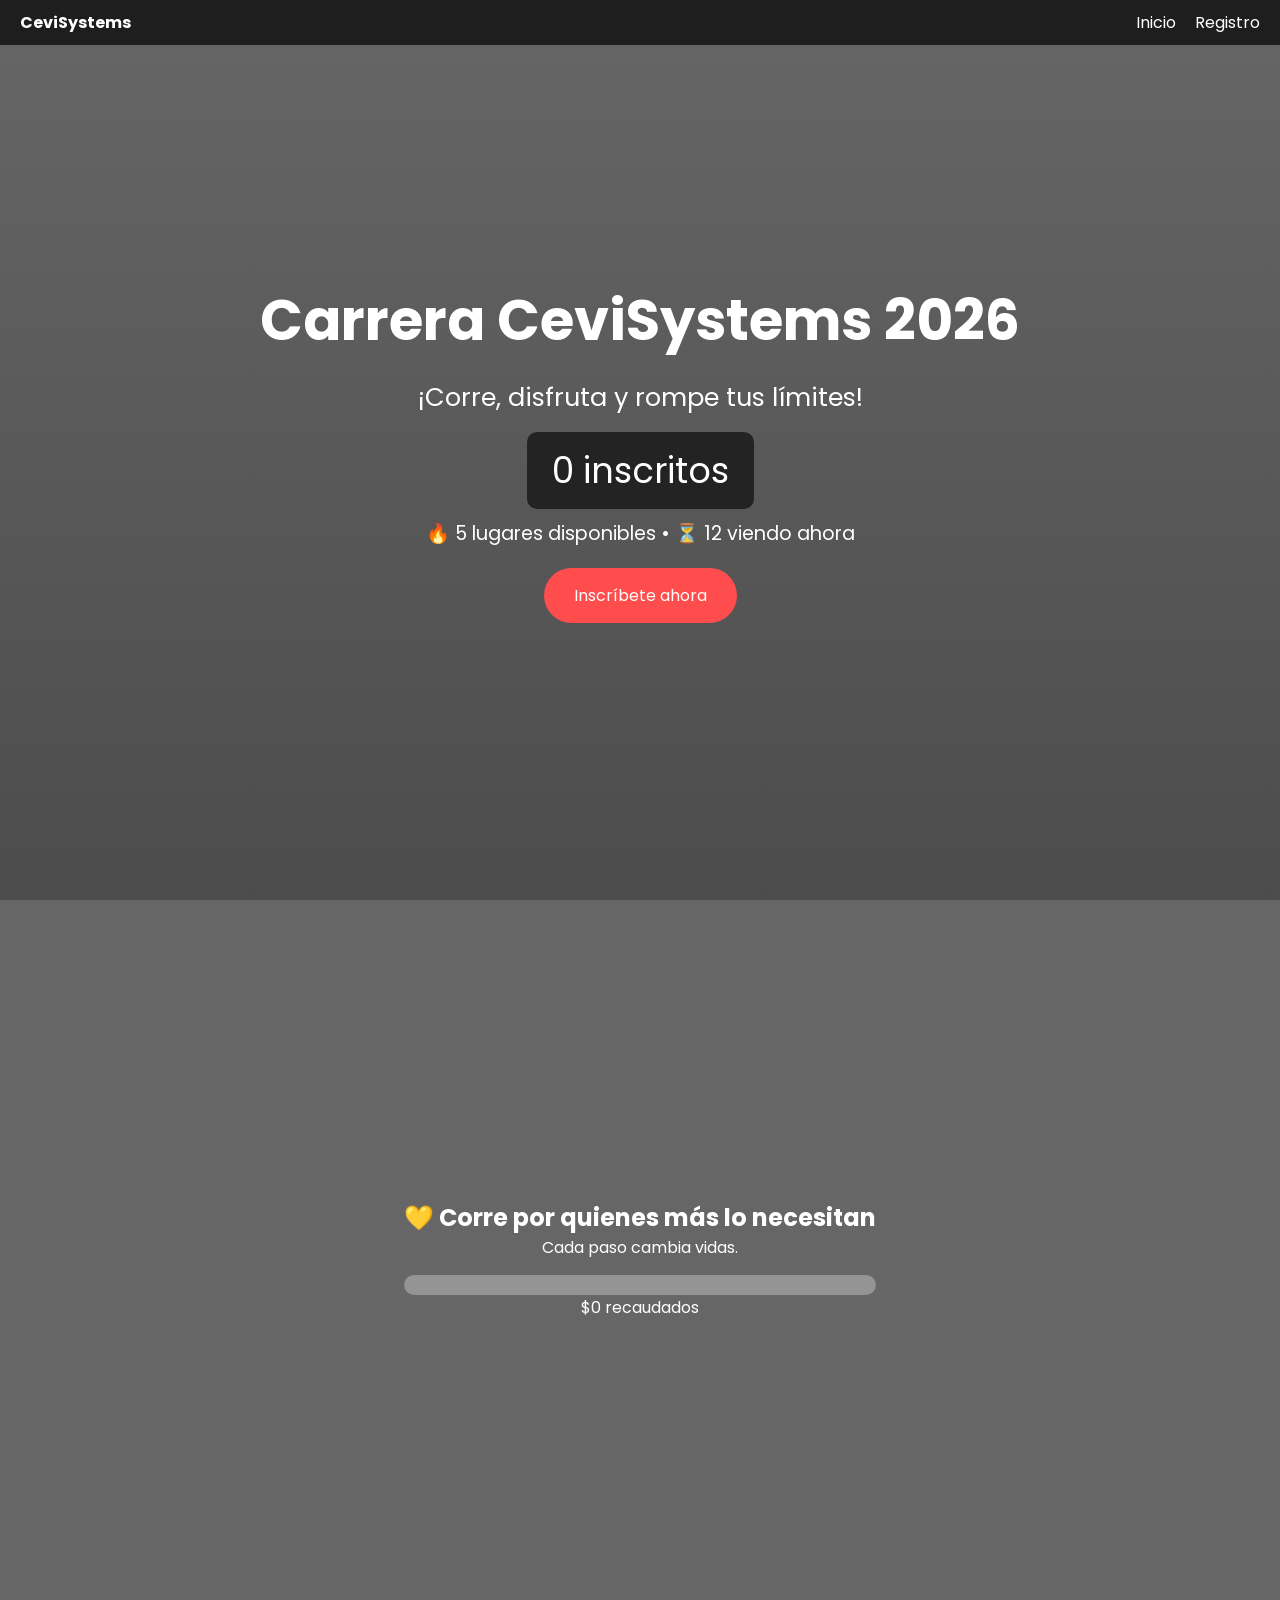
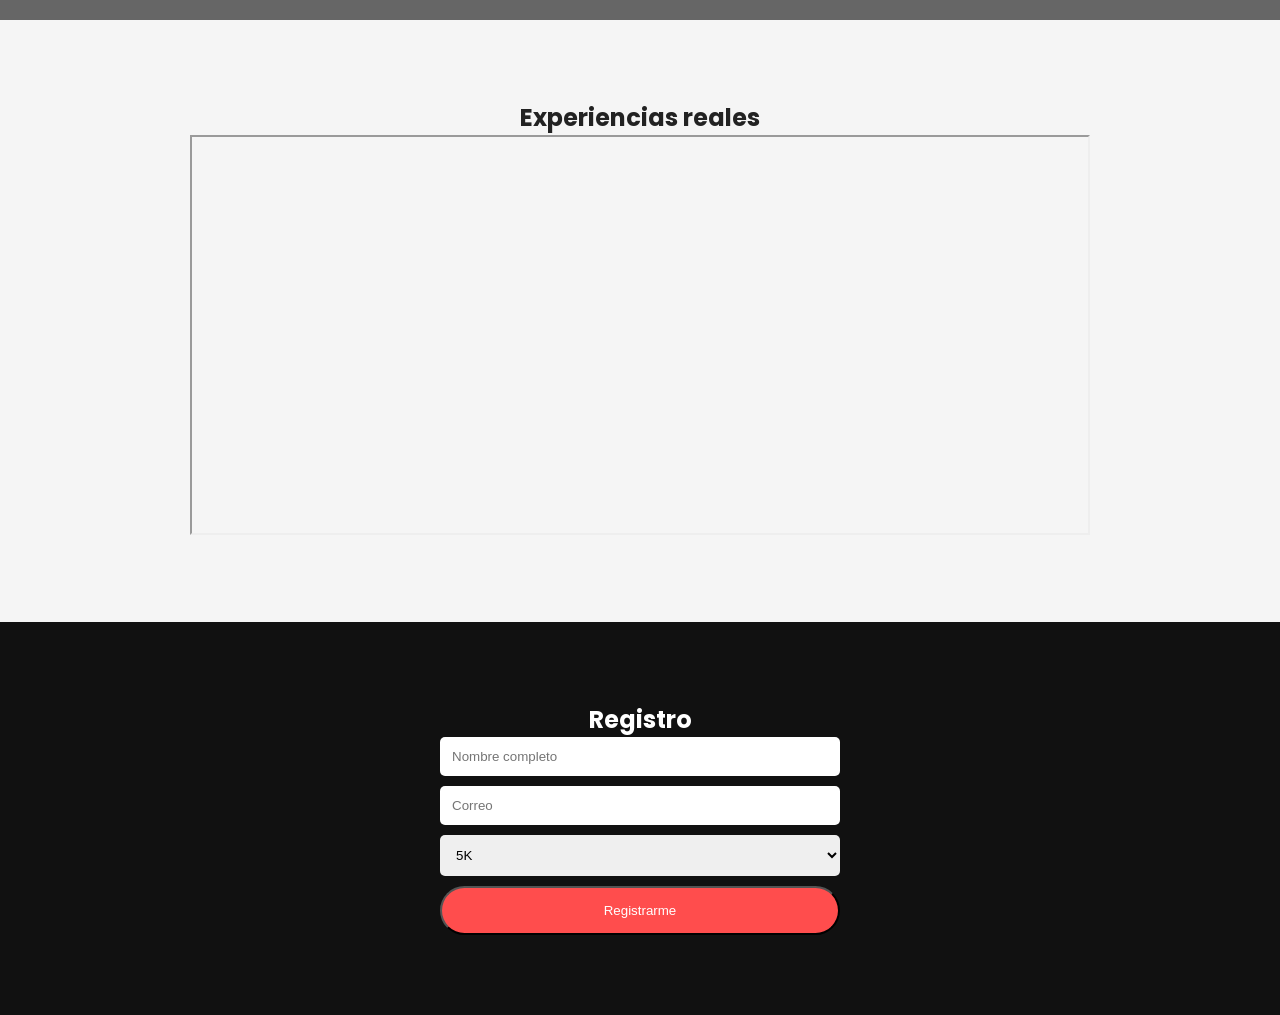
==== index.html @ 4752b314 "Index Run4Paz" ====
<!DOCTYPE html>
<html lang="es">
<head>
  <meta charset="UTF-8">
  <meta name="viewport" content="width=device-width, initial-scale=1.0">
  <title>Carrera CeviSystems</title>
  <link href="https://fonts.googleapis.com/css2?family=Poppins:wght@300;400;600;700&display=swap" rel="stylesheet">
  <style>
    * { margin: 0; padding: 0; box-sizing: border-box; }
    body { font-family: 'Poppins', sans-serif; }

    header { position: fixed; top: 0; width: 100%; background: rgba(0,0,0,0.7); backdrop-filter: blur(10px); padding: 10px 20px; display: flex; justify-content: space-between; align-items: center; color: white; z-index: 1000; }
    header a { color: white; text-decoration: none; margin-left: 15px; }

    .hero { height: 100vh; background: linear-gradient(rgba(0,0,0,0.6), rgba(0,0,0,0.7)), url('https://images.unsplash.com/photo-1552674605-db6ffd4facb5') no-repeat center/cover; display: flex; flex-direction: column; justify-content: center; align-items: center; text-align: center; padding: 20px; color: white; }
    .hero h1 { font-size: 3.5rem; font-weight: 700; }
    .hero p { font-size: 1.6rem; margin: 15px 0; }

    .counter { font-size: 2.2rem; margin-bottom: 10px; background: rgba(0,0,0,0.6); padding: 12px 25px; border-radius: 10px; }
    .live { font-size: 1.2rem; margin-bottom: 20px; }

    .btn { background: #ff4d4d; padding: 15px 30px; border-radius: 30px; color: white; text-decoration: none; }

    .section { padding: 80px 20px; text-align: center; background: #f5f5f5; color: #222; }

    .cards { display: flex; flex-wrap: wrap; justify-content: center; gap: 20px; }
    .card { background: white; padding: 20px; border-radius: 10px; width: 250px; }

    /* VIDEO CAUSA */
    .cause { position: relative; height: 80vh; display: flex; align-items: center; justify-content: center; text-align: center; color: white; overflow: hidden; }
    .cause video { position: absolute; width: 100%; height: 100%; object-fit: cover; }
    .cause::after { content: ''; position: absolute; width: 100%; height: 100%; background: rgba(0,0,0,0.6); }
    .cause-content { position: relative; z-index: 2; max-width: 800px; opacity: 0; transform: translateY(40px); transition: 1s; }
    .cause-content.show { opacity: 1; transform: translateY(0); }

    .progress-bar { width: 100%; background: rgba(255,255,255,0.3); border-radius: 20px; overflow: hidden; margin-top: 15px; }
    .progress-fill { height: 20px; width: 0%; background: #00ff99; }

    /* CARRUSEL */
    .carousel { max-width: 900px; margin: auto; overflow: hidden; }
    .slides { display: flex; transition: transform .5s; }
    .slide { min-width: 100%; }
    .slide iframe { width: 100%; height: 400px; }

    /* FORM */
    .form-section { background: #111; color: white; padding: 80px 20px; text-align: center; }
    form { max-width: 400px; margin: auto; display: flex; flex-direction: column; gap: 10px; }
    input, select { padding: 12px; border-radius: 5px; border: none; }

    @media(max-width:768px){ .hero h1{font-size:2.2rem;} .slide iframe{height:250px;} }
  </style>
</head>
<body>

<header>
  <div><strong>CeviSystems</strong></div>
  <nav>
    <a href="#">Inicio</a>
    <a href="#registro">Registro</a>
  </nav>
</header>

<section class="hero">
  <h1>Carrera CeviSystems 2026</h1>
  <p>¡Corre, disfruta y rompe tus límites!</p>
  <div class="counter" id="counter">0 inscritos</div>
  <div class="live" id="liveInfo">🔥 5 lugares disponibles • ⏳ 12 viendo ahora</div>
  <a href="#registro" class="btn">Inscríbete ahora</a>
</section>

<section class="cause">
  <video autoplay muted loop>
    <source src="https://www.w3schools.com/html/mov_bbb.mp4" type="video/mp4">
  </video>
  <div class="cause-content" id="causeContent">
    <h2>💛 Corre por quienes más lo necesitan</h2>
    <p>Cada paso cambia vidas.</p>
    <div class="progress-bar"><div class="progress-fill" id="progressFill"></div></div>
    <div id="progressText">$0 recaudados</div>
  </div>
</section>

<section class="section">
  <h2>Experiencias reales</h2>
  <div class="carousel">
    <div class="slides" id="slides">
      <div class="slide"><iframe src="https://www.youtube.com/embed/dQw4w9WgXcQ"></iframe></div>
      <div class="slide"><iframe src="https://www.youtube.com/embed/3GwjfUFyY6M"></iframe></div>
      <div class="slide"><iframe src="https://www.youtube.com/embed/V-_O7nl0Ii0"></iframe></div>
    </div>
  </div>
</section>

<section class="form-section" id="registro">
  <h2>Registro</h2>
  <form>
    <input type="text" placeholder="Nombre completo" required>
    <input type="email" placeholder="Correo" required>
    <select><option>5K</option><option>10K</option></select>
    <button class="btn">Registrarme</button>
  </form>
</section>

<script>
let count=0;setInterval(()=>{count+=Math.floor(Math.random()*3);document.getElementById('counter').innerText=count+' inscritos';},2000);

const observer=new IntersectionObserver(e=>{if(e[0].isIntersecting)document.getElementById('causeContent').classList.add('show');});observer.observe(document.getElementById('causeContent'));

let progress=0,goal=50000;setInterval(()=>{progress+=Math.random()*2000;if(progress>goal)progress=goal;document.getElementById('progressFill').style.width=(progress/goal*100)+'%';document.getElementById('progressText').innerText='$'+Math.floor(progress)+' recaudados';},3000);

let i=0;const slides=document.getElementById('slides');const total=slides.children.length;setInterval(()=>{i=(i+1)%total;slides.style.transform=`translateX(-${i*100}%)`;},4000);
</script>

</body>
</html>
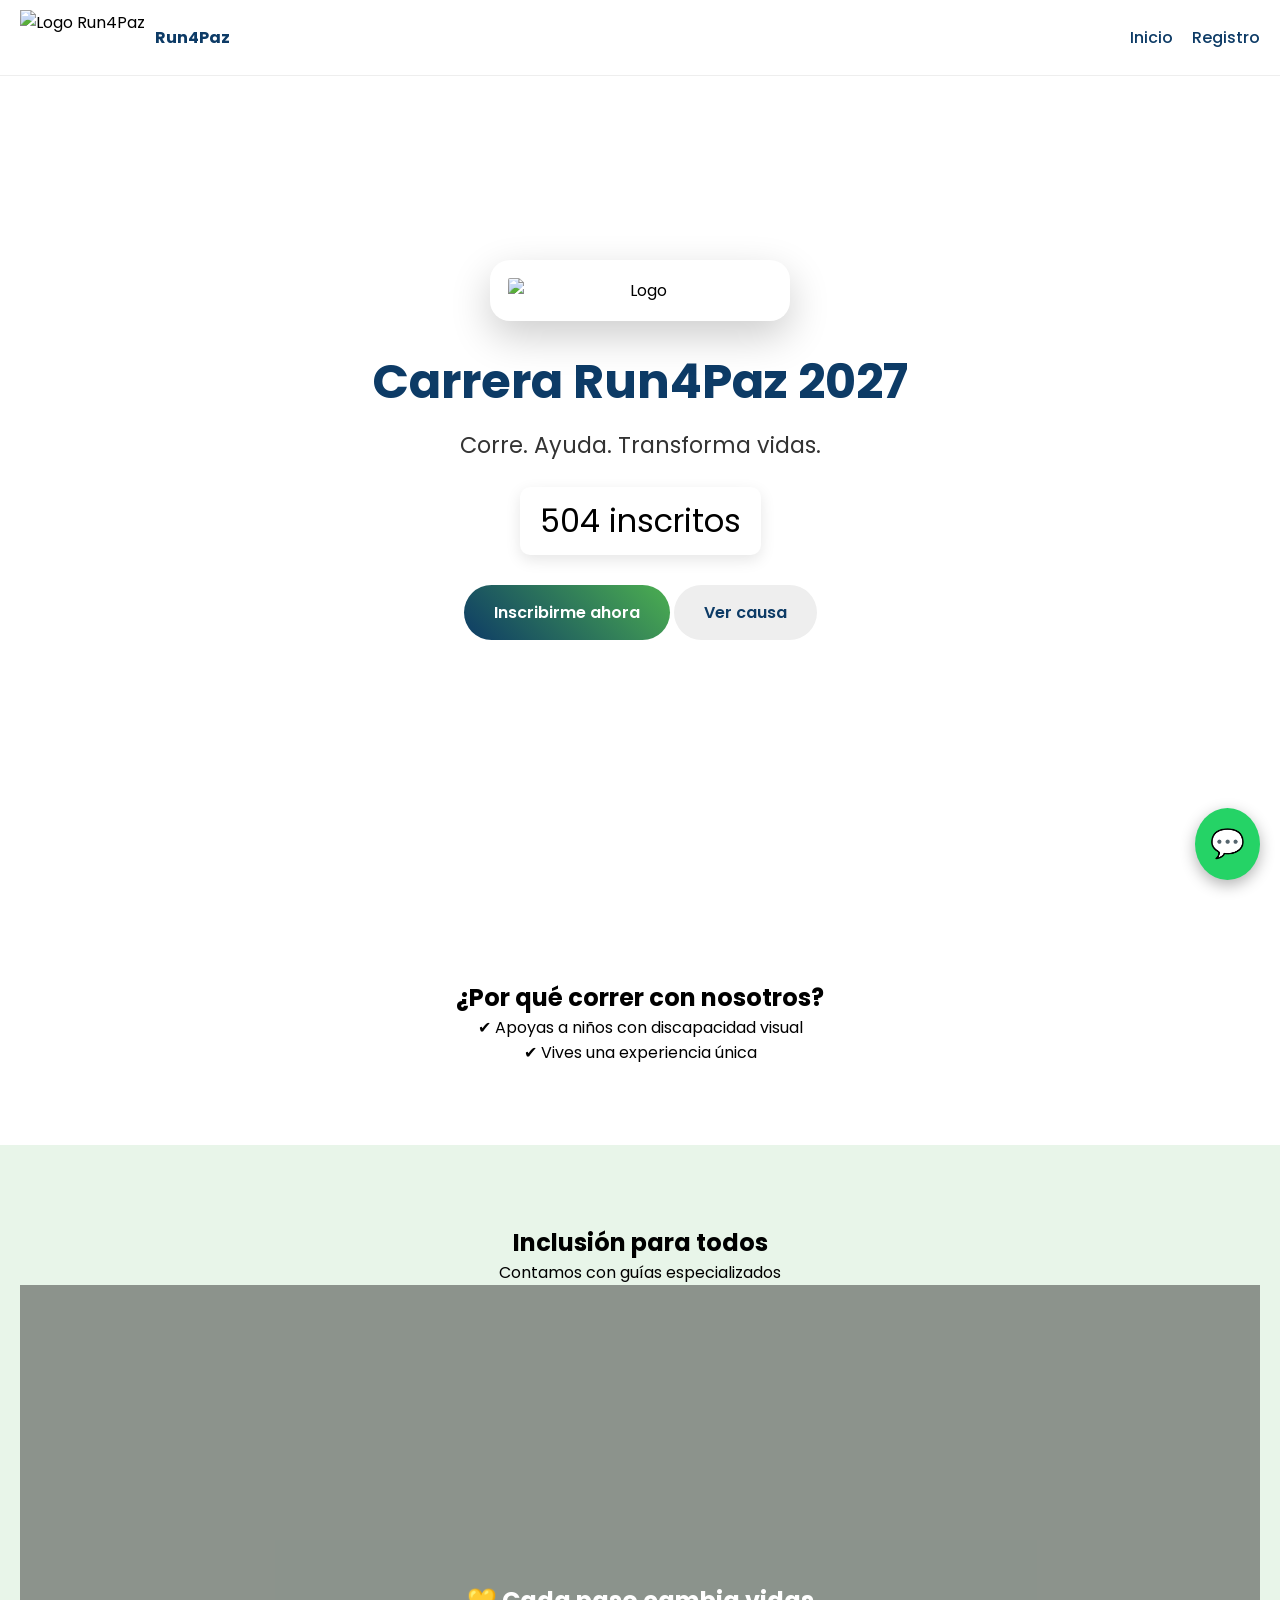
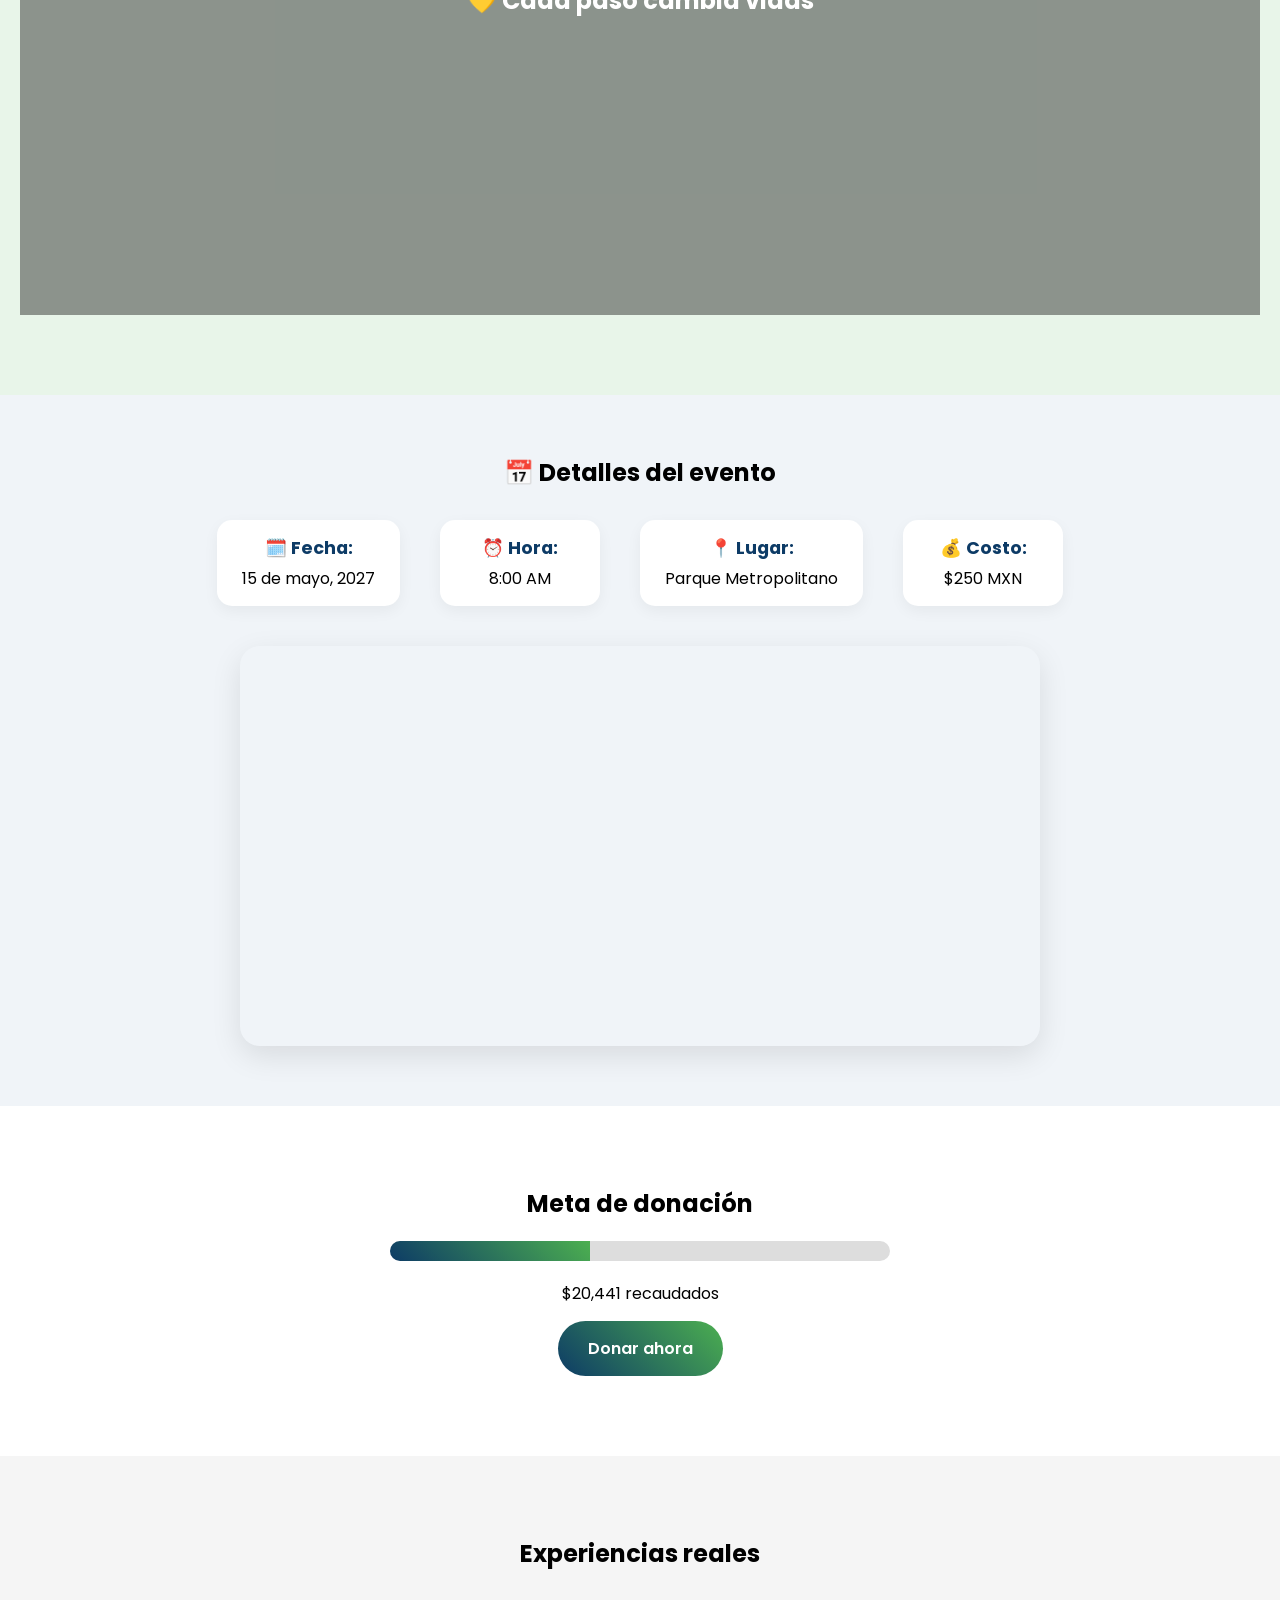
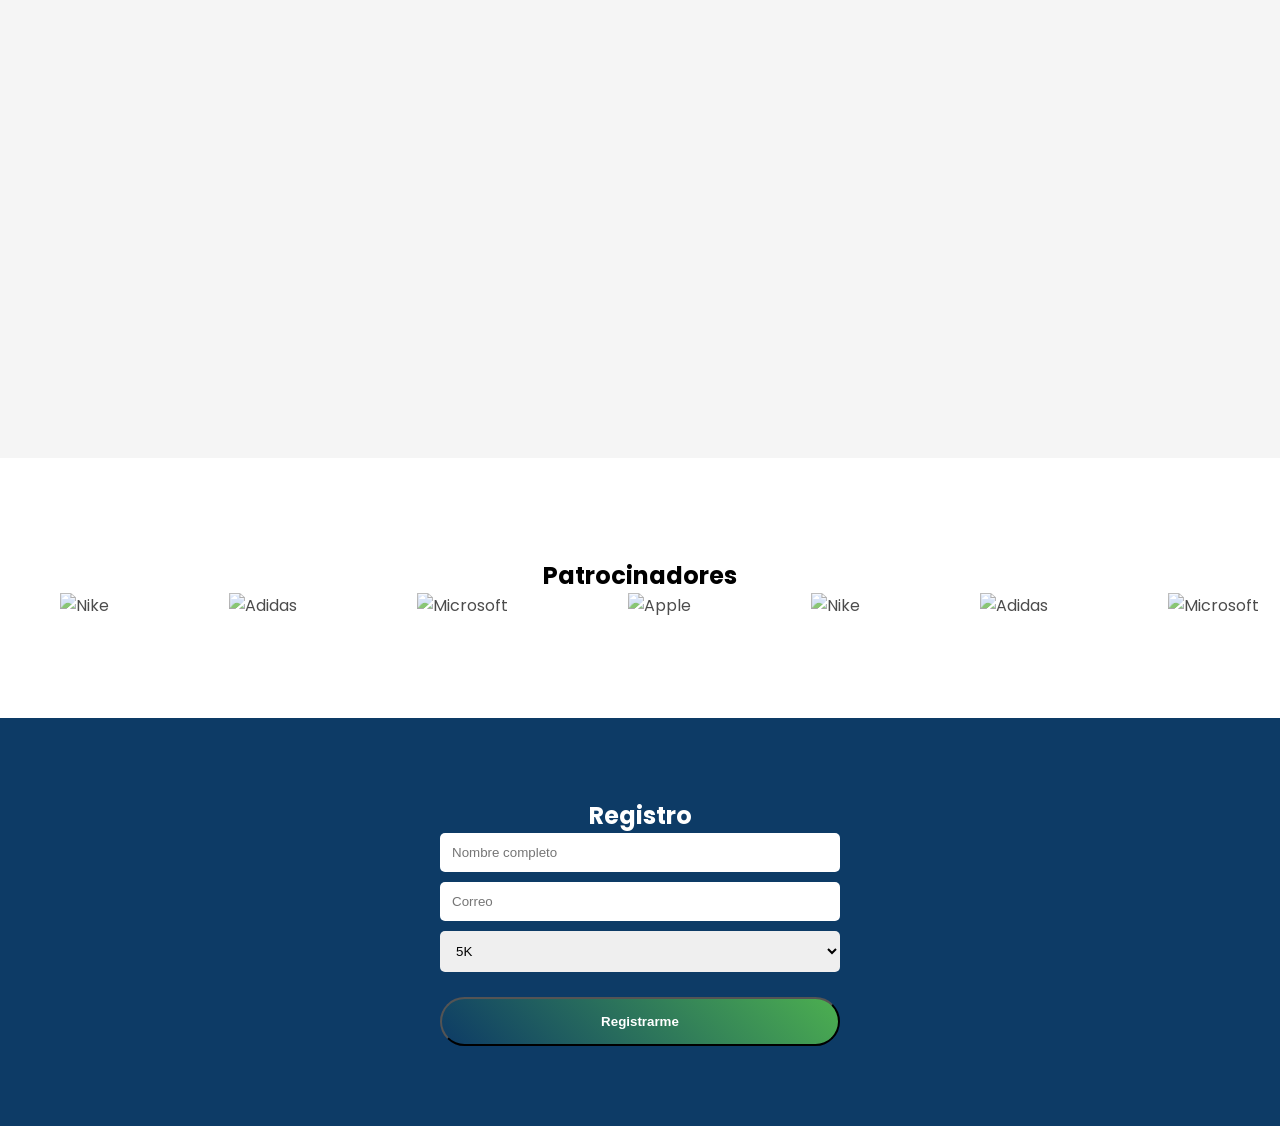
==== commit 7d2afb1a: "Nueva versión" ====
--- a/index.html
+++ b/index.html
@@ -1,115 +1,552 @@
 <!DOCTYPE html>
 <html lang="es">
+
 <head>
-  <meta charset="UTF-8">
-  <meta name="viewport" content="width=device-width, initial-scale=1.0">
-  <title>Carrera CeviSystems</title>
-  <link href="https://fonts.googleapis.com/css2?family=Poppins:wght@300;400;600;700&display=swap" rel="stylesheet">
-  <style>
-    * { margin: 0; padding: 0; box-sizing: border-box; }
-    body { font-family: 'Poppins', sans-serif; }
-
-    header { position: fixed; top: 0; width: 100%; background: rgba(0,0,0,0.7); backdrop-filter: blur(10px); padding: 10px 20px; display: flex; justify-content: space-between; align-items: center; color: white; z-index: 1000; }
-    header a { color: white; text-decoration: none; margin-left: 15px; }
-
-    .hero { height: 100vh; background: linear-gradient(rgba(0,0,0,0.6), rgba(0,0,0,0.7)), url('https://images.unsplash.com/photo-1552674605-db6ffd4facb5') no-repeat center/cover; display: flex; flex-direction: column; justify-content: center; align-items: center; text-align: center; padding: 20px; color: white; }
-    .hero h1 { font-size: 3.5rem; font-weight: 700; }
-    .hero p { font-size: 1.6rem; margin: 15px 0; }
-
-    .counter { font-size: 2.2rem; margin-bottom: 10px; background: rgba(0,0,0,0.6); padding: 12px 25px; border-radius: 10px; }
-    .live { font-size: 1.2rem; margin-bottom: 20px; }
-
-    .btn { background: #ff4d4d; padding: 15px 30px; border-radius: 30px; color: white; text-decoration: none; }
-
-    .section { padding: 80px 20px; text-align: center; background: #f5f5f5; color: #222; }
-
-    .cards { display: flex; flex-wrap: wrap; justify-content: center; gap: 20px; }
-    .card { background: white; padding: 20px; border-radius: 10px; width: 250px; }
-
-    /* VIDEO CAUSA */
-    .cause { position: relative; height: 80vh; display: flex; align-items: center; justify-content: center; text-align: center; color: white; overflow: hidden; }
-    .cause video { position: absolute; width: 100%; height: 100%; object-fit: cover; }
-    .cause::after { content: ''; position: absolute; width: 100%; height: 100%; background: rgba(0,0,0,0.6); }
-    .cause-content { position: relative; z-index: 2; max-width: 800px; opacity: 0; transform: translateY(40px); transition: 1s; }
-    .cause-content.show { opacity: 1; transform: translateY(0); }
-
-    .progress-bar { width: 100%; background: rgba(255,255,255,0.3); border-radius: 20px; overflow: hidden; margin-top: 15px; }
-    .progress-fill { height: 20px; width: 0%; background: #00ff99; }
-
-    /* CARRUSEL */
-    .carousel { max-width: 900px; margin: auto; overflow: hidden; }
-    .slides { display: flex; transition: transform .5s; }
-    .slide { min-width: 100%; }
-    .slide iframe { width: 100%; height: 400px; }
-
-    /* FORM */
-    .form-section { background: #111; color: white; padding: 80px 20px; text-align: center; }
-    form { max-width: 400px; margin: auto; display: flex; flex-direction: column; gap: 10px; }
-    input, select { padding: 12px; border-radius: 5px; border: none; }
-
-    @media(max-width:768px){ .hero h1{font-size:2.2rem;} .slide iframe{height:250px;} }
-  </style>
+    <meta charset="UTF-8">
+    <meta name="viewport" content="width=device-width, initial-scale=1.0">
+    <title>Run4Paz</title>
+
+    <link href="https://fonts.googleapis.com/css2?family=Poppins:wght@300;400;600;700&display=swap" rel="stylesheet">
+
+    <style>
+        * {
+            margin: 0;
+            padding: 0;
+            box-sizing: border-box;
+        }
+
+        body {
+            font-family: 'Poppins', sans-serif;
+            scroll-behavior: smooth;
+        }
+
+        /* HEADER */
+        header {
+            position: fixed;
+            top: 0;
+            width: 100%;
+            background: rgba(255, 255, 255, 0.95);
+            backdrop-filter: blur(10px);
+            padding: 10px 20px;
+            display: flex;
+            justify-content: space-between;
+            align-items: center;
+            z-index: 1000;
+            border-bottom: 1px solid #eee;
+        }
+
+        .logo {
+            display: flex;
+            align-items: center;
+            gap: 10px;
+        }
+
+        .logo img {
+            height: 55px;
+        }
+
+        header a {
+            color: #0d3b66;
+            text-decoration: none;
+            margin-left: 15px;
+            font-weight: 500;
+        }
+
+        /* HERO */
+        .hero {
+            height: 100vh;
+            background:
+                linear-gradient(rgba(255, 255, 255, 0.65), rgba(255, 255, 255, 0.75)),
+                url('https://images.unsplash.com/photo-1552674605-db6ffd4facb5') no-repeat center/cover;
+            display: flex;
+            flex-direction: column;
+            justify-content: center;
+            align-items: center;
+            text-align: center;
+            padding: 20px;
+        }
+
+        .hero-logo {
+            width: 300px;
+            margin-bottom: 25px;
+            background: white;
+            padding: 18px;
+            border-radius: 20px;
+            box-shadow: 0 15px 40px rgba(0, 0, 0, 0.2);
+            opacity: 0;
+            transform: translateY(30px) scale(0.9);
+            animation: fadeInLogo 1s ease forwards;
+        }
+
+        @keyframes fadeInLogo {
+            to {
+                opacity: 1;
+                transform: translateY(0) scale(1);
+            }
+        }
+
+        .hero h1 {
+            font-size: 3rem;
+            color: #0d3b66;
+        }
+
+        .hero p {
+            font-size: 1.4rem;
+            color: #333;
+            margin: 10px 0;
+        }
+
+        .counter {
+            font-size: 2rem;
+            background: white;
+            padding: 10px 20px;
+            border-radius: 10px;
+            margin: 15px 0;
+            box-shadow: 0 5px 15px rgba(0, 0, 0, 0.1);
+        }
+
+        /* BOTONES */
+        .btn {
+            background: linear-gradient(45deg, #0d3b66, #4CAF50);
+            padding: 15px 30px;
+            border-radius: 30px;
+            color: white;
+            text-decoration: none;
+            font-weight: 600;
+            display: inline-block;
+            margin-top: 15px;
+            transition: .3s;
+        }
+
+        .btn:hover {
+            transform: scale(1.05);
+        }
+
+        .btn-secondary {
+            background: #eee;
+            color: #0d3b66;
+        }
+
+        /* SECTIONS */
+        .section {
+            padding: 80px 20px;
+            text-align: center;
+            background: #f5f5f5;
+        }
+
+        .benefits {
+            padding: 80px 20px;
+            text-align: center;
+            background: white;
+        }
+
+        .access {
+            background: #e8f5e9;
+            padding: 80px 20px;
+            text-align: center;
+        }
+
+        /* Scroll margin general para todas las secciones con ID */
+        section[id] {
+            scroll-margin-top: 80px;
+        }
+
+        /* INFO CARRERA */
+        .info-carrera {
+            padding: 60px 20px;
+            background: #f0f4f8;
+            text-align: center;
+        }
+
+        .info-detalles {
+            display: flex;
+            flex-wrap: wrap;
+            justify-content: center;
+            gap: 40px;
+            margin-top: 30px;
+        }
+
+        .info-detalles div {
+            background: white;
+            padding: 15px 25px;
+            border-radius: 15px;
+            box-shadow: 0 5px 15px rgba(0, 0, 0, 0.05);
+            min-width: 160px;
+        }
+
+        .info-detalles strong {
+            display: block;
+            font-size: 1.1rem;
+            color: #0d3b66;
+            margin-bottom: 5px;
+        }
+
+        /* MAPA */
+        .mapa-container {
+            margin-top: 40px;
+            border-radius: 20px;
+            overflow: hidden;
+            box-shadow: 0 10px 30px rgba(0, 0, 0, 0.1);
+            max-width: 800px;
+            margin-left: auto;
+            margin-right: auto;
+        }
+
+        .mapa-container iframe {
+            width: 100%;
+            height: 400px;
+            border: none;
+            display: block;
+        }
+
+        /* CAUSA */
+        .cause {
+            position: relative;
+            height: 70vh;
+            display: flex;
+            align-items: center;
+            justify-content: center;
+            text-align: center;
+            color: white;
+            overflow: hidden;
+        }
+
+        .cause video {
+            position: absolute;
+            width: 100%;
+            height: 100%;
+            object-fit: cover;
+        }
+
+        .cause::after {
+            content: '';
+            position: absolute;
+            width: 100%;
+            height: 100%;
+            background: rgba(0, 0, 0, 0.4);
+        }
+
+        .cause-content {
+            position: relative;
+            z-index: 2;
+        }
+
+        /* DONACION */
+        .donation {
+            padding: 80px 20px;
+            text-align: center;
+            background: white;
+        }
+
+        .progress-bar {
+            width: 80%;
+            max-width: 500px;
+            margin: 20px auto;
+            background: #ddd;
+            border-radius: 20px;
+            overflow: hidden;
+            height: 20px;
+        }
+
+        .progress-fill {
+            height: 100%;
+            width: 40%;
+            background: linear-gradient(45deg, #0d3b66, #4CAF50);
+        }
+
+        /* CAROUSEL */
+        .carousel {
+            max-width: 900px;
+            margin: auto;
+            overflow: hidden;
+        }
+
+        .slides {
+            display: flex;
+            transition: transform .5s;
+        }
+
+        .slide {
+            min-width: 100%;
+        }
+
+        .slide iframe {
+            width: 100%;
+            height: 400px;
+            border-radius: 10px;
+            border: none;
+        }
+
+        /* SPONSORS */
+        .sponsors {
+            padding: 100px 0;
+            background: #fff;
+            text-align: center;
+            overflow: hidden;
+        }
+
+        .sponsor-wrapper {
+            width: 100%;
+            overflow: hidden;
+        }
+
+        .sponsor-track {
+            display: flex;
+            width: max-content;
+            animation: scroll 25s linear infinite;
+        }
+
+        .sponsor {
+            flex: 0 0 auto;
+            margin: 0 60px;
+        }
+
+        .sponsor img {
+            max-width: 150px;
+            opacity: 0.7;
+            transition: .3s;
+        }
+
+        .sponsor img:hover {
+            opacity: 1;
+            transform: scale(1.1);
+        }
+
+        @keyframes scroll {
+            from {
+                transform: translateX(0);
+            }
+
+            to {
+                transform: translateX(-50%);
+            }
+        }
+
+        /* FORM */
+        .form-section {
+            background: #0d3b66;
+            color: white;
+            padding: 80px 20px;
+            text-align: center;
+        }
+
+        form {
+            max-width: 400px;
+            margin: auto;
+            display: flex;
+            flex-direction: column;
+            gap: 10px;
+        }
+
+        input,
+        select {
+            padding: 12px;
+            border-radius: 5px;
+            border: none;
+        }
+
+        /* WHATSAPP */
+        .whatsapp {
+            position: fixed;
+            bottom: 20px;
+            right: 20px;
+            background: #25D366;
+            color: white;
+            font-size: 28px;
+            padding: 15px;
+            border-radius: 50%;
+            box-shadow: 0 5px 15px rgba(0, 0, 0, 0.3);
+            text-decoration: none;
+            z-index: 999;
+            transition: .3s;
+        }
+
+        .whatsapp:hover {
+            transform: scale(1.1);
+        }
+
+        /* MOBILE */
+        @media(max-width:768px) {
+            .hero h1 {
+                font-size: 2rem;
+            }
+
+            .slide iframe {
+                height: 250px;
+            }
+
+            .hero-logo {
+                width: 200px;
+            }
+
+            .info-detalles div {
+                min-width: 130px;
+            }
+
+            .mapa-container iframe {
+                height: 250px;
+            }
+        }
+    </style>
 </head>
+
 <body>
 
-<header>
-  <div><strong>CeviSystems</strong></div>
-  <nav>
-    <a href="#">Inicio</a>
-    <a href="#registro">Registro</a>
-  </nav>
-</header>
-
-<section class="hero">
-  <h1>Carrera CeviSystems 2026</h1>
-  <p>¡Corre, disfruta y rompe tus límites!</p>
-  <div class="counter" id="counter">0 inscritos</div>
-  <div class="live" id="liveInfo">🔥 5 lugares disponibles • ⏳ 12 viendo ahora</div>
-  <a href="#registro" class="btn">Inscríbete ahora</a>
-</section>
-
-<section class="cause">
-  <video autoplay muted loop>
-    <source src="https://www.w3schools.com/html/mov_bbb.mp4" type="video/mp4">
-  </video>
-  <div class="cause-content" id="causeContent">
-    <h2>💛 Corre por quienes más lo necesitan</h2>
-    <p>Cada paso cambia vidas.</p>
-    <div class="progress-bar"><div class="progress-fill" id="progressFill"></div></div>
-    <div id="progressText">$0 recaudados</div>
-  </div>
-</section>
-
-<section class="section">
-  <h2>Experiencias reales</h2>
-  <div class="carousel">
-    <div class="slides" id="slides">
-      <div class="slide"><iframe src="https://www.youtube.com/embed/dQw4w9WgXcQ"></iframe></div>
-      <div class="slide"><iframe src="https://www.youtube.com/embed/3GwjfUFyY6M"></iframe></div>
-      <div class="slide"><iframe src="https://www.youtube.com/embed/V-_O7nl0Ii0"></iframe></div>
-    </div>
-  </div>
-</section>
-
-<section class="form-section" id="registro">
-  <h2>Registro</h2>
-  <form>
-    <input type="text" placeholder="Nombre completo" required>
-    <input type="email" placeholder="Correo" required>
-    <select><option>5K</option><option>10K</option></select>
-    <button class="btn">Registrarme</button>
-  </form>
-</section>
-
-<script>
-let count=0;setInterval(()=>{count+=Math.floor(Math.random()*3);document.getElementById('counter').innerText=count+' inscritos';},2000);
-
-const observer=new IntersectionObserver(e=>{if(e[0].isIntersecting)document.getElementById('causeContent').classList.add('show');});observer.observe(document.getElementById('causeContent'));
-
-let progress=0,goal=50000;setInterval(()=>{progress+=Math.random()*2000;if(progress>goal)progress=goal;document.getElementById('progressFill').style.width=(progress/goal*100)+'%';document.getElementById('progressText').innerText='$'+Math.floor(progress)+' recaudados';},3000);
-
-let i=0;const slides=document.getElementById('slides');const total=slides.children.length;setInterval(()=>{i=(i+1)%total;slides.style.transform=`translateX(-${i*100}%)`;},4000);
-</script>
+    <header>
+        <div class="logo">
+            <img src="logo.png" alt="Logo Run4Paz">
+            <strong style="color:#0d3b66;">Run4Paz</strong>
+        </div>
+        <nav>
+            <a href="#">Inicio</a>
+            <a href="#registro">Registro</a>
+        </nav>
+    </header>
+
+    <!-- HERO -->
+    <section class="hero">
+        <img src="logo.png" alt="Logo" class="hero-logo">
+        <h1>Carrera Run4Paz 2027</h1>
+        <p>Corre. Ayuda. Transforma vidas.</p>
+
+        <div class="counter" id="counter">0 inscritos</div>
+
+        <div>
+            <a href="#registro" class="btn">Inscribirme ahora</a>
+            <a href="#inclusion" class="btn btn-secondary">Ver causa</a>
+        </div>
+    </section>
+
+    <!-- BENEFICIOS -->
+    <section class="benefits">
+        <h2>¿Por qué correr con nosotros?</h2>
+        <p>✔ Apoyas a niños con discapacidad visual</p>
+        <p>✔ Vives una experiencia única</p>
+    </section>
+
+    <!-- ACCESO - "Inclusión para todos" -->
+    <section class="access" id="inclusion">
+        <h2>Inclusión para todos</h2>
+        <p>Contamos con guías especializados</p>
+
+
+        <!-- CAUSA -->
+        <section class="cause" id="cause">
+            <video autoplay muted loop playsinline>
+                <source src="https://www.w3schools.com/html/mov_bbb.mp4">
+            </video>
+            <div class="cause-content">
+                <h2>💛 Cada paso cambia vidas</h2>
+            </div>
+        </section>
+
+    </section>
+
+    <!-- ✅ NUEVA SECCIÓN: Detalles del evento + Mapa -->
+    <section class="info-carrera">
+        <h2>📅 Detalles del evento</h2>
+        <div class="info-detalles">
+            <div><strong>🗓️ Fecha:</strong> 15 de mayo, 2027</div>
+            <div><strong>⏰ Hora:</strong> 8:00 AM</div>
+            <div><strong>📍 Lugar:</strong> Parque Metropolitano</div>
+            <div><strong>💰 Costo:</strong> $250 MXN</div>
+        </div>
+
+        <!-- Mapa interactivo de Google Maps -->
+        <div class="mapa-container">
+            <iframe
+                src="https://www.google.com/maps/embed?pb=!1m18!1m12!1m3!1d3762.567529465562!2d-99.137550684905!3d19.42939698689397!2m3!1f0!2f0!3f0!3m2!1i1024!2i768!4f13.1!3m3!1m2!1s0x85d1ff2c42e293d3%3A0xfdc004a064199d5e!2sParque%20Metropolitano%20de%20Pachuca!5e0!3m2!1ses!2smx!4v1700000000000!5m2!1ses!2smx"
+                allowfullscreen="" loading="lazy" referrerpolicy="no-referrer-when-downgrade">
+            </iframe>
+        </div>
+    </section>
+
+    <!-- DONACION -->
+    <section class="donation">
+        <h2>Meta de donación</h2>
+        <div class="progress-bar">
+            <div class="progress-fill"></div>
+        </div>
+        <p>$20,441 recaudados</p>
+        <a href="#" class="btn">Donar ahora</a>
+    </section>
+
+    <!-- EXPERIENCIAS -->
+    <section class="section">
+        <h2>Experiencias reales</h2>
+        <div class="carousel">
+            <div class="slides" id="slides">
+                <div class="slide">
+                    <iframe src="https://www.youtube.com/embed/dQw4w9WgXcQ"></iframe>
+                </div>
+                <div class="slide">
+                    <iframe src="https://www.youtube.com/embed/3GwjfUFyY6M"></iframe>
+                </div>
+            </div>
+        </div>
+    </section>
+
+    <!-- SPONSORS -->
+    <section class="sponsors">
+        <h2>Patrocinadores</h2>
+        <div class="sponsor-wrapper">
+            <div class="sponsor-track">
+                <div class="sponsor"><img src="https://upload.wikimedia.org/wikipedia/commons/a/a6/Logo_NIKE.svg"
+                        alt="Nike"></div>
+                <div class="sponsor"><img src="https://upload.wikimedia.org/wikipedia/commons/2/20/Adidas_Logo.svg"
+                        alt="Adidas"></div>
+                <div class="sponsor"><img src="https://upload.wikimedia.org/wikipedia/commons/4/44/Microsoft_logo.svg"
+                        alt="Microsoft"></div>
+                <div class="sponsor"><img src="https://upload.wikimedia.org/wikipedia/commons/f/fa/Apple_logo_black.svg"
+                        alt="Apple"></div>
+                <div class="sponsor"><img src="https://upload.wikimedia.org/wikipedia/commons/a/a6/Logo_NIKE.svg"
+                        alt="Nike"></div>
+                <div class="sponsor"><img src="https://upload.wikimedia.org/wikipedia/commons/2/20/Adidas_Logo.svg"
+                        alt="Adidas"></div>
+                <div class="sponsor"><img src="https://upload.wikimedia.org/wikipedia/commons/4/44/Microsoft_logo.svg"
+                        alt="Microsoft"></div>
+                <div class="sponsor"><img src="https://upload.wikimedia.org/wikipedia/commons/f/fa/Apple_logo_black.svg"
+                        alt="Apple"></div>
+            </div>
+        </div>
+    </section>
+
+    <!-- FORM -->
+    <section class="form-section" id="registro">
+        <h2>Registro</h2>
+        <form>
+            <input type="text" placeholder="Nombre completo">
+            <input type="email" placeholder="Correo">
+            <select>
+                <option>5K</option>
+                <option>10K</option>
+            </select>
+            <button type="button" class="btn"
+                onclick="alert('Gracias por registrarte. Pronto recibirás un correo de confirmación.')">Registrarme</button>
+        </form>
+    </section>
+
+    <!-- WHATSAPP -->
+    <a href="https://wa.me/5210000000000" class="whatsapp">💬</a>
+
+    <script>
+        let count = 500;
+        setInterval(() => {
+            count += Math.floor(Math.random() * 5) + 1;
+            document.getElementById('counter').innerText = count + ' inscritos';
+        }, 1500);
+
+        // carrusel
+        let i = 0;
+        const slides = document.getElementById('slides');
+        const total = slides.children.length;
+
+        setInterval(() => {
+            i = (i + 1) % total;
+            slides.style.transform = `translateX(-${i * 100}%)`;
+        }, 4000);
+    </script>
 
 </body>
-</html>
+
+</html>
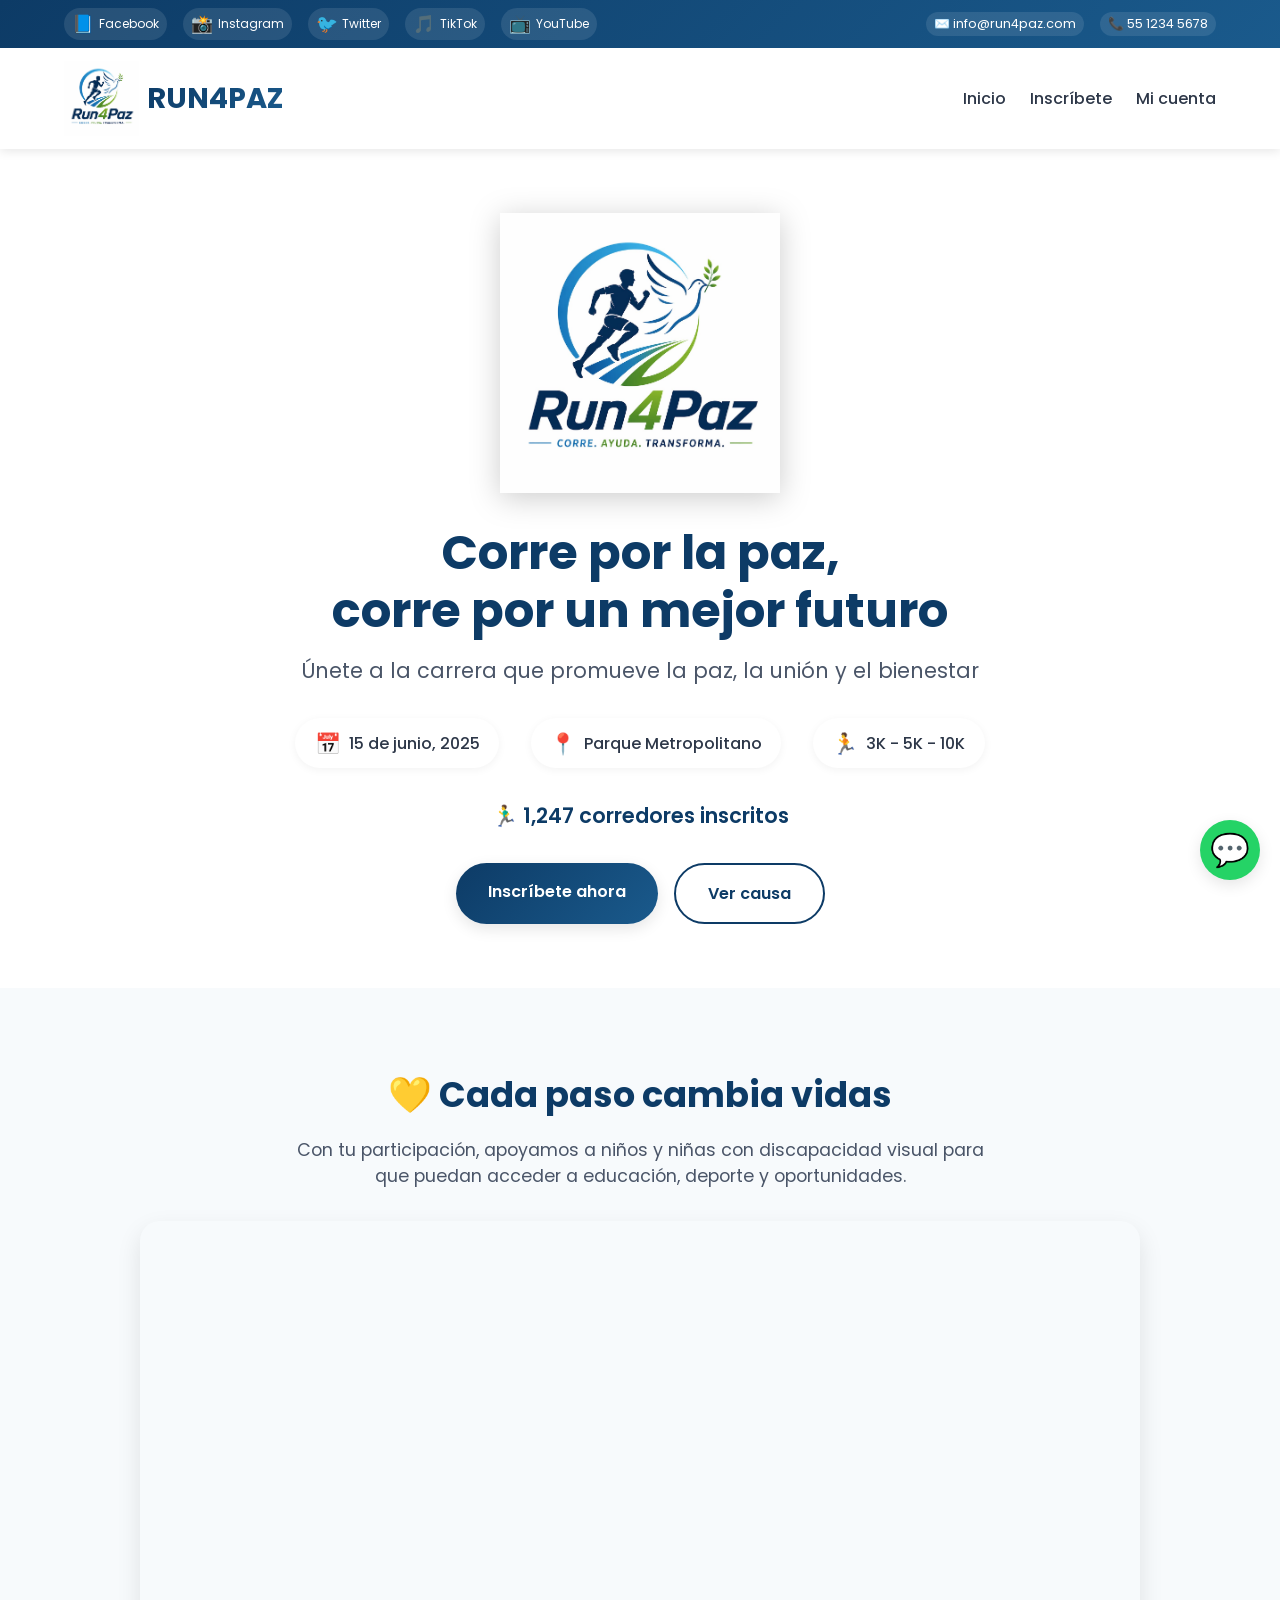
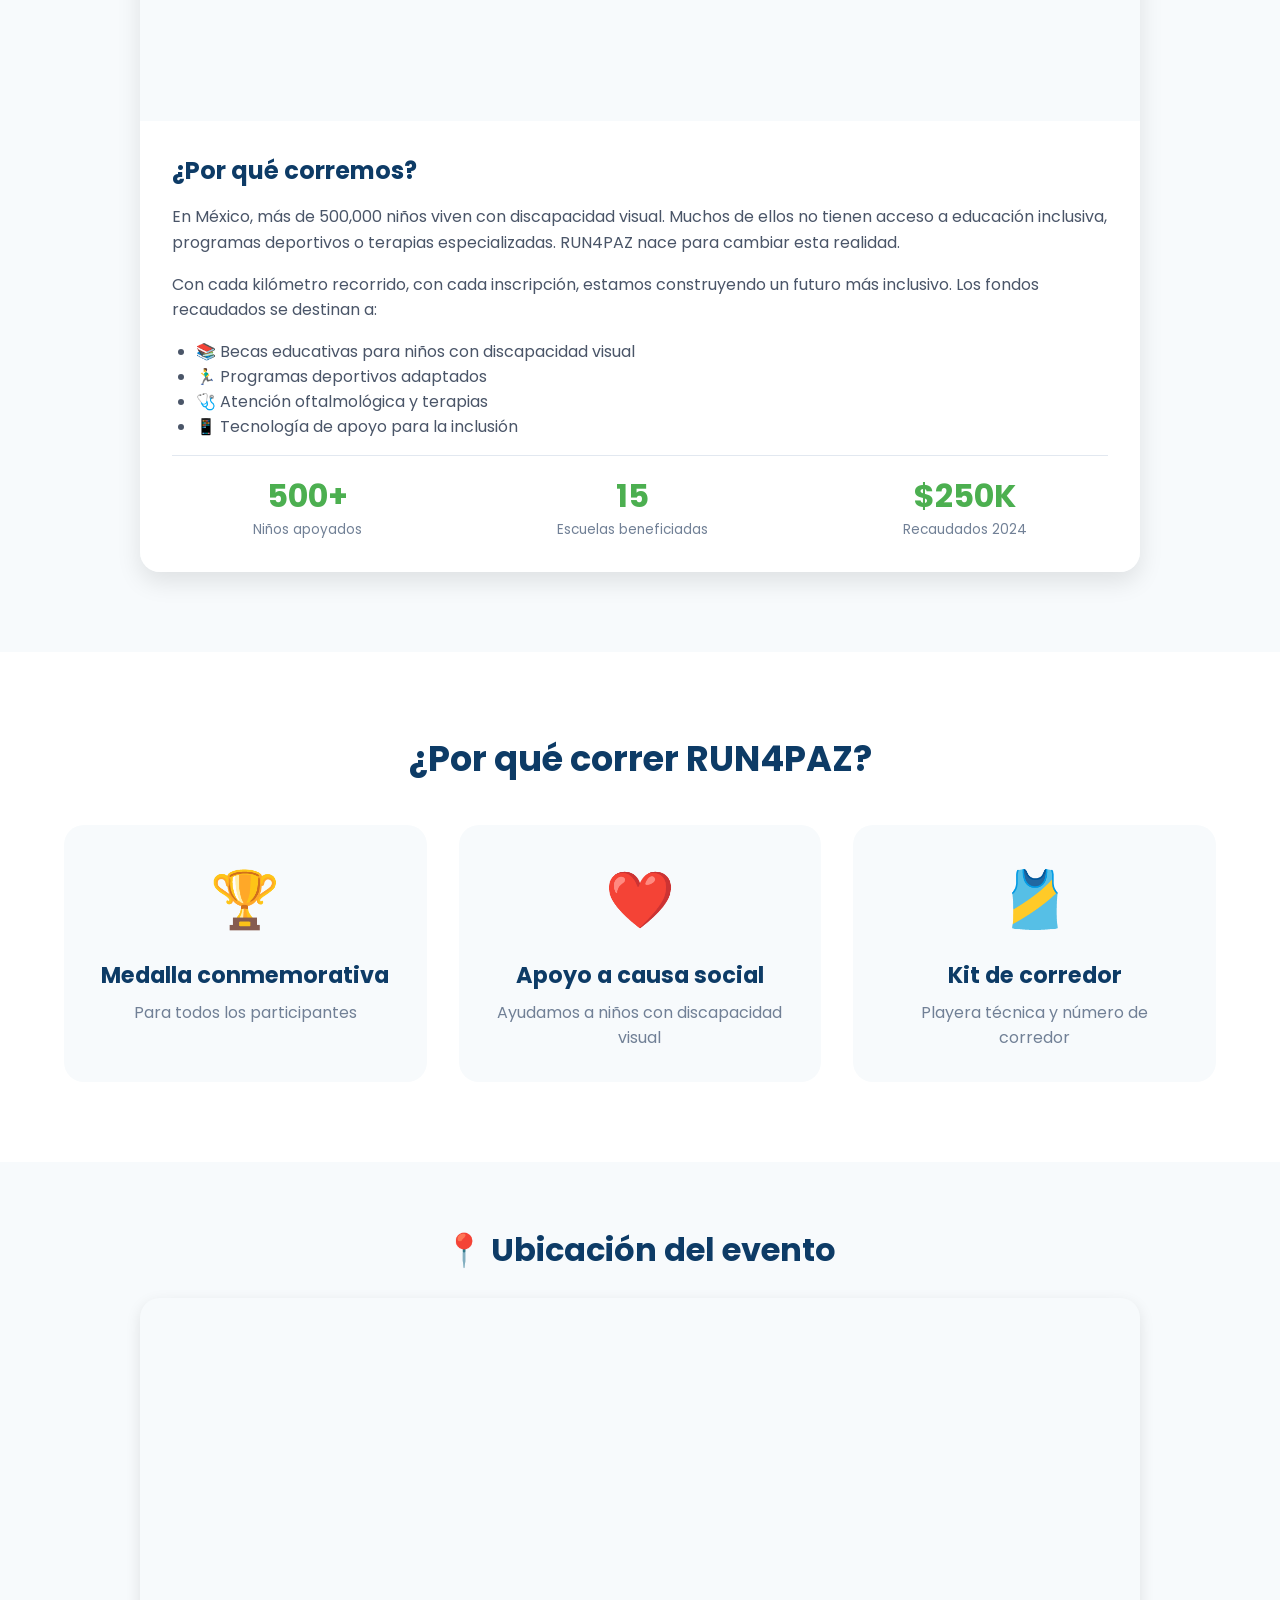
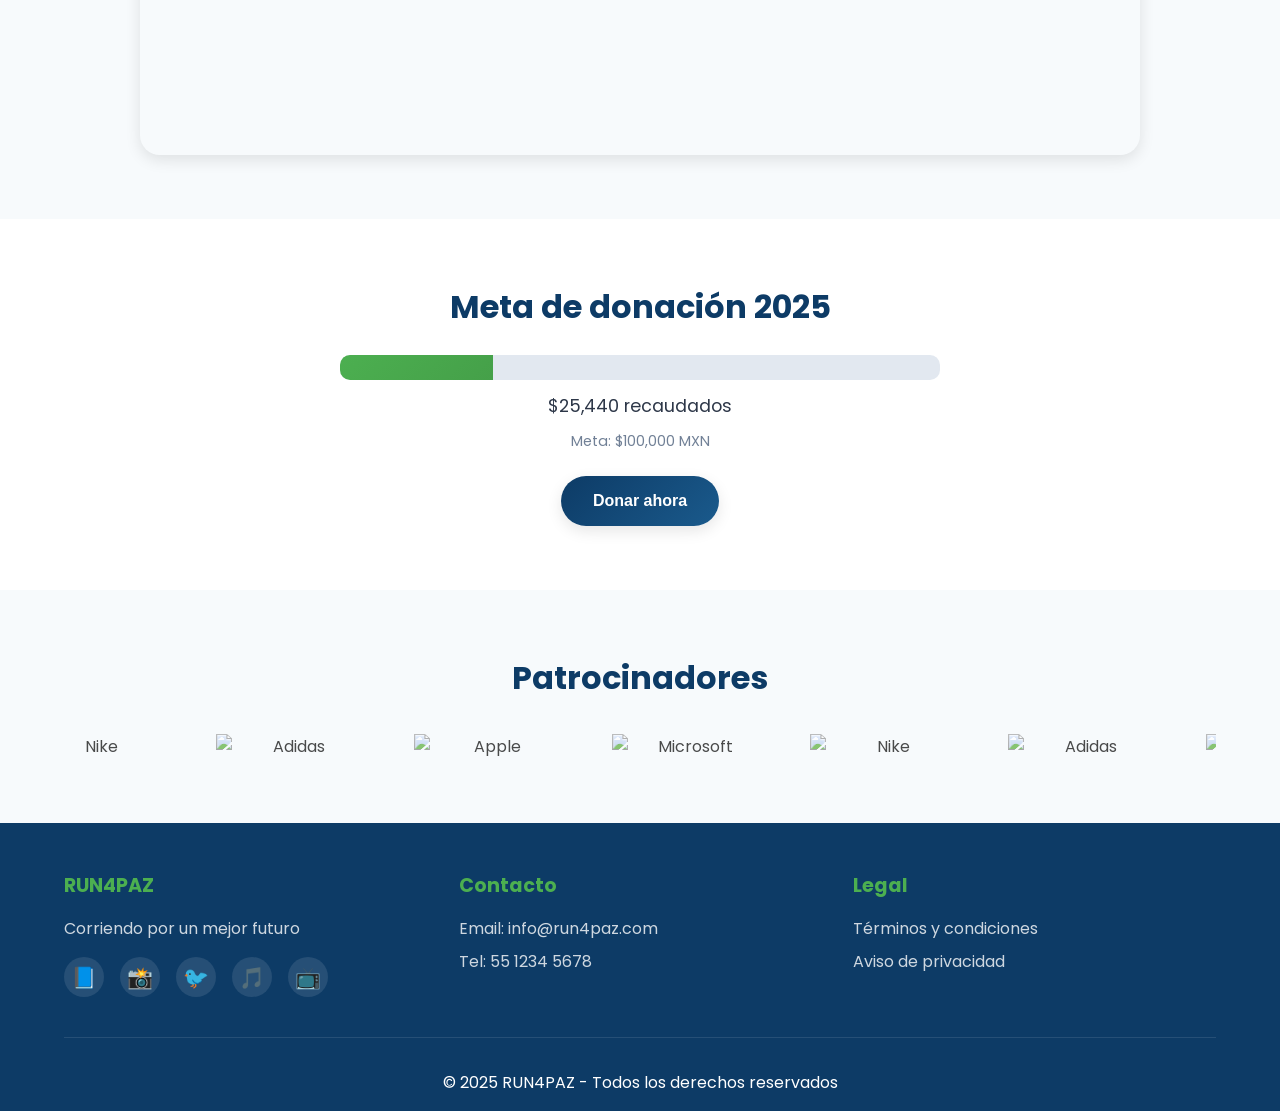
==== commit e1b5b68b: "Versión funciona 0.0.1" ====
--- a/index.html
+++ b/index.html
@@ -1,552 +1,788 @@
 <!DOCTYPE html>
 <html lang="es">
-
 <head>
     <meta charset="UTF-8">
-    <meta name="viewport" content="width=device-width, initial-scale=1.0">
-    <title>Run4Paz</title>
-
+    <meta name="viewport" content="width=device-width, initial-scale=1.0, user-scalable=yes">
+    <title>RUN4PAZ - Corre por la paz, corre por un mejor futuro</title>
     <link href="https://fonts.googleapis.com/css2?family=Poppins:wght@300;400;600;700&display=swap" rel="stylesheet">
-
+    <meta name="description" content="Carrera RUN4PAZ - Promovemos la paz, la unión y el bienestar a través del deporte">
     <style>
-        * {
-            margin: 0;
-            padding: 0;
-            box-sizing: border-box;
-        }
-
-        body {
-            font-family: 'Poppins', sans-serif;
-            scroll-behavior: smooth;
-        }
-
-        /* HEADER */
-        header {
-            position: fixed;
-            top: 0;
-            width: 100%;
-            background: rgba(255, 255, 255, 0.95);
-            backdrop-filter: blur(10px);
-            padding: 10px 20px;
+        /* ========== VARIABLES CSS ========== */
+        :root {
+            --primary: #0d3b66;
+            --primary-dark: #1a5a8c;
+            --secondary: #4CAF50;
+            --accent: #f59e0b;
+            --gray-light: #f7fafc;
+            --gray: #e2e8f0;
+            --text-dark: #2d3748;
+            --text-gray: #4a5568;
+            --text-light: #718096;
+            --white: #ffffff;
+            --border-radius-sm: 12px;
+            --border-radius-md: 20px;
+            --border-radius-lg: 50px;
+            --shadow-sm: 0 2px 8px rgba(0,0,0,0.05);
+            --shadow-md: 0 5px 15px rgba(0,0,0,0.1);
+            --shadow-lg: 0 10px 25px rgba(0,0,0,0.1);
+            --transition: all 0.3s ease;
+        }
+
+        /* ========== RESET ========== */
+        * { margin: 0; padding: 0; box-sizing: border-box; }
+        body { font-family: 'Poppins', sans-serif; overflow-x: hidden; }
+
+        /* ========== UTILIDADES ========== */
+        .container { max-width: 1200px; margin: 0 auto; padding: 0 5%; }
+        .text-center { text-align: center; }
+        .text-primary { color: var(--primary); }
+        .mt-1 { margin-top: 0.5rem; }
+        .mt-2 { margin-top: 1rem; }
+        .mt-3 { margin-top: 1.5rem; }
+        .mb-1 { margin-bottom: 0.5rem; }
+        .mb-2 { margin-bottom: 1rem; }
+        .mb-3 { margin-bottom: 1.5rem; }
+        .d-flex { display: flex; }
+        .flex-wrap { flex-wrap: wrap; }
+        .justify-between { justify-content: space-between; }
+        .justify-center { justify-content: center; }
+        .align-center { align-items: center; }
+        .gap-1 { gap: 0.5rem; }
+        .gap-2 { gap: 1rem; }
+        .gap-3 { gap: 1.5rem; }
+        .w-100 { width: 100%; }
+
+        /* Enlace del mapa */
+        .map-link {
+            color: inherit;
+            text-decoration: none;
+            transition: var(--transition);
+            cursor: pointer;
+        }
+        .map-link:hover {
+            color: var(--accent);
+            text-decoration: underline;
+        }
+
+        /* ========== BARRA SUPERIOR ========== */
+        .top-bar {
+            background: linear-gradient(135deg, var(--primary), var(--primary-dark));
+            color: white;
+            padding: 0.5rem 5%;
             display: flex;
             justify-content: space-between;
             align-items: center;
-            z-index: 1000;
-            border-bottom: 1px solid #eee;
-        }
-
-        .logo {
-            display: flex;
-            align-items: center;
-            gap: 10px;
-        }
-
-        .logo img {
-            height: 55px;
-        }
-
-        header a {
-            color: #0d3b66;
-            text-decoration: none;
-            margin-left: 15px;
-            font-weight: 500;
-        }
-
-        /* HERO */
-        .hero {
-            height: 100vh;
-            background:
-                linear-gradient(rgba(255, 255, 255, 0.65), rgba(255, 255, 255, 0.75)),
-                url('https://images.unsplash.com/photo-1552674605-db6ffd4facb5') no-repeat center/cover;
-            display: flex;
-            flex-direction: column;
-            justify-content: center;
-            align-items: center;
-            text-align: center;
-            padding: 20px;
-        }
-
-        .hero-logo {
-            width: 300px;
-            margin-bottom: 25px;
-            background: white;
-            padding: 18px;
-            border-radius: 20px;
-            box-shadow: 0 15px 40px rgba(0, 0, 0, 0.2);
-            opacity: 0;
-            transform: translateY(30px) scale(0.9);
-            animation: fadeInLogo 1s ease forwards;
-        }
-
-        @keyframes fadeInLogo {
-            to {
-                opacity: 1;
-                transform: translateY(0) scale(1);
-            }
-        }
-
-        .hero h1 {
-            font-size: 3rem;
-            color: #0d3b66;
-        }
-
-        .hero p {
-            font-size: 1.4rem;
-            color: #333;
-            margin: 10px 0;
-        }
-
-        .counter {
-            font-size: 2rem;
-            background: white;
-            padding: 10px 20px;
-            border-radius: 10px;
-            margin: 15px 0;
-            box-shadow: 0 5px 15px rgba(0, 0, 0, 0.1);
-        }
-
-        /* BOTONES */
-        .btn {
-            background: linear-gradient(45deg, #0d3b66, #4CAF50);
-            padding: 15px 30px;
-            border-radius: 30px;
+            flex-wrap: wrap;
+            gap: 0.8rem;
+            position: relative;
+            z-index: 1001;
+        }
+        
+        .social-icons { display: flex; gap: 1rem; align-items: center; flex-wrap: wrap; }
+        
+        .social-icon {
             color: white;
             text-decoration: none;
+            font-size: 1.1rem;
+            transition: var(--transition);
+            display: inline-flex;
+            align-items: center;
+            gap: 0.3rem;
+            padding: 0.2rem 0.5rem;
+            border-radius: 25px;
+            background: rgba(255,255,255,0.1);
+        }
+        
+        .social-icon:hover { transform: translateY(-2px); color: var(--accent); background: rgba(255,255,255,0.2); }
+        .social-icon span { font-size: 0.75rem; }
+        
+        .contact-info { display: flex; gap: 1rem; align-items: center; flex-wrap: wrap; }
+        
+        .contact-info a {
+            color: white;
+            text-decoration: none;
+            transition: color 0.3s;
+            font-size: 0.8rem;
+            display: inline-flex;
+            align-items: center;
+            gap: 0.3rem;
+            padding: 0.2rem 0.5rem;
+            border-radius: 25px;
+            background: rgba(255,255,255,0.1);
+        }
+        
+        .contact-info a:hover { color: var(--accent); background: rgba(255,255,255,0.2); }
+
+        /* ========== HEADER ========== */
+        header {
+            padding: 0.8rem 5%;
+            background: var(--white);
+            box-shadow: 0 2px 10px rgba(0,0,0,0.1);
+            position: sticky;
+            top: 0;
+            z-index: 1000;
+            display: flex;
+            justify-content: space-between;
+            align-items: center;
+            flex-wrap: wrap;
+            gap: 1rem;
+        }
+        
+        .logo { display: flex; align-items: center; gap: 0.5rem; }
+        .logo img { width: 75px; height: 75px; transition: var(--transition); }
+        .logo img:hover { transform: scale(1.05); }
+        .logo span {
+            font-size: 1.8rem;
+            font-weight: 700;
+            background: linear-gradient(135deg, var(--primary), var(--primary-dark));
+            -webkit-background-clip: text;
+            -webkit-text-fill-color: transparent;
+            background-clip: text;
+        }
+        
+        nav { display: flex; gap: 1.5rem; align-items: center; flex-wrap: wrap; }
+        nav a {
+            text-decoration: none;
+            color: var(--text-dark);
+            font-weight: 500;
+            transition: var(--transition);
+            padding: 0.5rem 0;
+            position: relative;
+            font-size: 1rem;
+        }
+        nav a::after {
+            content: '';
+            position: absolute;
+            bottom: 0;
+            left: 0;
+            width: 0;
+            height: 2px;
+            background: linear-gradient(135deg, var(--primary), var(--primary-dark));
+            transition: width 0.3s;
+        }
+        nav a:hover::after { width: 100%; }
+        nav a:hover { color: var(--primary); }
+        
+        .menu-toggle { display: none; background: none; border: none; font-size: 1.8rem; cursor: pointer; color: var(--primary); padding: 0.5rem; transition: var(--transition); }
+        .menu-toggle:hover { color: var(--accent); }
+
+        /* ========== HERO ========== */
+        .hero {
+            min-height: 85vh;
+            display: flex;
+            align-items: center;
+            justify-content: center;
+            text-align: center;
+            background: linear-gradient(rgba(255,255,255,0.75), rgba(255,255,255,0.85)), url('https://images.unsplash.com/photo-1552674605-db6ffd4facb5');
+            background-size: cover;
+            background-position: center;
+            background-attachment: fixed;
+            padding: 4rem 5%;
+        }
+        
+        .hero-content { max-width: 900px; width: 100%; }
+        
+        .hero-logo {
+            width: 280px;
+            height: 280px;
+            margin-bottom: 1.5rem;
+            animation: fadeInDown 0.8s ease;
+            filter: drop-shadow(0 5px 15px rgba(0,0,0,0.2));
+        }
+        
+        @keyframes fadeInDown {
+            from { opacity: 0; transform: translateY(-30px); }
+            to { opacity: 1; transform: translateY(0); }
+        }
+        
+        .hero h1 { font-size: 3rem; color: var(--primary); margin-bottom: 1rem; line-height: 1.2; }
+        .hero p { font-size: 1.3rem; color: var(--text-gray); margin-bottom: 2rem; }
+        
+        .event-details { display: flex; justify-content: center; gap: 2rem; flex-wrap: wrap; margin-bottom: 2rem; }
+        
+        .detail {
+            display: flex;
+            align-items: center;
+            gap: 0.5rem;
+            background: var(--white);
+            padding: 0.6rem 1.2rem;
+            border-radius: var(--border-radius-lg);
+            box-shadow: var(--shadow-sm);
+            color: var(--text-dark);
+            font-weight: 500;
+        }
+        
+        .detail .icon { font-size: 1.3rem; }
+        .counter { font-size: 1.3rem; font-weight: 600; color: var(--primary); margin-bottom: 2rem; }
+        
+        .btn-group {
+            display: flex;
+            gap: 1rem;
+            justify-content: center;
+            flex-wrap: wrap;
+        }
+        
+        .btn-primary {
+            display: inline-block;
+            background: linear-gradient(135deg, var(--primary), var(--primary-dark));
+            color: var(--white);
+            padding: 1rem 2rem;
+            border-radius: var(--border-radius-lg);
+            text-decoration: none;
             font-weight: 600;
+            transition: var(--transition);
+            border: none;
+            cursor: pointer;
+            font-size: 1rem;
+            box-shadow: var(--shadow-md);
+        }
+        
+        .btn-primary:hover { transform: translateY(-3px); box-shadow: 0 8px 25px rgba(13,59,102,0.3); }
+        
+        .btn-secondary {
             display: inline-block;
-            margin-top: 15px;
-            transition: .3s;
-        }
-
-        .btn:hover {
-            transform: scale(1.05);
-        }
-
-        .btn-secondary {
-            background: #eee;
-            color: #0d3b66;
-        }
-
-        /* SECTIONS */
-        .section {
-            padding: 80px 20px;
+            background: transparent;
+            color: var(--primary);
+            padding: 1rem 2rem;
+            border-radius: var(--border-radius-lg);
+            text-decoration: none;
+            font-weight: 600;
+            transition: var(--transition);
+            border: 2px solid var(--primary);
+            cursor: pointer;
+            font-size: 1rem;
+        }
+        
+        .btn-secondary:hover { transform: translateY(-3px); background: var(--primary); color: var(--white); box-shadow: var(--shadow-md); }
+
+        /* ========== SECCIÓN DE CAUSA ========== */
+        .cause-section {
+            padding: 5rem 5%;
+            background: var(--gray-light);
             text-align: center;
-            background: #f5f5f5;
-        }
-
-        .benefits {
-            padding: 80px 20px;
-            text-align: center;
-            background: white;
-        }
-
-        .access {
-            background: #e8f5e9;
-            padding: 80px 20px;
-            text-align: center;
-        }
-
-        /* Scroll margin general para todas las secciones con ID */
-        section[id] {
             scroll-margin-top: 80px;
         }
-
-        /* INFO CARRERA */
-        .info-carrera {
-            padding: 60px 20px;
-            background: #f0f4f8;
-            text-align: center;
-        }
-
-        .info-detalles {
-            display: flex;
-            flex-wrap: wrap;
-            justify-content: center;
-            gap: 40px;
-            margin-top: 30px;
-        }
-
-        .info-detalles div {
-            background: white;
-            padding: 15px 25px;
-            border-radius: 15px;
-            box-shadow: 0 5px 15px rgba(0, 0, 0, 0.05);
-            min-width: 160px;
-        }
-
-        .info-detalles strong {
-            display: block;
+        
+        .cause-section h2 {
+            font-size: 2.2rem;
+            color: var(--primary);
+            margin-bottom: 1rem;
+        }
+        
+        .cause-section .subtitle {
             font-size: 1.1rem;
-            color: #0d3b66;
-            margin-bottom: 5px;
-        }
-
-        /* MAPA */
-        .mapa-container {
-            margin-top: 40px;
-            border-radius: 20px;
-            overflow: hidden;
-            box-shadow: 0 10px 30px rgba(0, 0, 0, 0.1);
-            max-width: 800px;
+            color: var(--text-gray);
+            margin-bottom: 2rem;
+            max-width: 700px;
             margin-left: auto;
             margin-right: auto;
         }
-
-        .mapa-container iframe {
+        
+        .cause-container {
+            max-width: 1000px;
+            margin: 0 auto;
+            border-radius: var(--border-radius-md);
+            overflow: hidden;
+            box-shadow: var(--shadow-lg);
+        }
+        
+        .cause-video {
             width: 100%;
-            height: 400px;
-            border: none;
+            height: auto;
             display: block;
         }
-
-        /* CAUSA */
-        .cause {
-            position: relative;
-            height: 70vh;
-            display: flex;
-            align-items: center;
-            justify-content: center;
+        
+        .cause-image {
+            width: 100%;
+            height: auto;
+            display: block;
+        }
+        
+        .cause-info {
+            background: var(--white);
+            padding: 2rem;
+            text-align: left;
+        }
+        
+        .cause-info h3 {
+            font-size: 1.5rem;
+            color: var(--primary);
+            margin-bottom: 1rem;
+        }
+        
+        .cause-info p {
+            color: var(--text-gray);
+            line-height: 1.6;
+            margin-bottom: 1rem;
+        }
+        
+        .cause-stats {
+            display: flex;
+            justify-content: space-around;
+            flex-wrap: wrap;
+            gap: 2rem;
+            margin-top: 1rem;
+            padding-top: 1rem;
+            border-top: 1px solid var(--gray);
+        }
+        
+        .cause-stat {
             text-align: center;
-            color: white;
+        }
+        
+        .cause-stat .number {
+            font-size: 2rem;
+            font-weight: 700;
+            color: var(--secondary);
+        }
+        
+        .cause-stat .label {
+            font-size: 0.85rem;
+            color: var(--text-light);
+        }
+
+        /* ========== BENEFICIOS ========== */
+        .benefits { padding: 5rem 5%; text-align: center; background: var(--white); }
+        .benefits h2 { font-size: 2.2rem; color: var(--primary); margin-bottom: 2.5rem; }
+        
+        .benefits-grid {
+            display: grid;
+            grid-template-columns: repeat(auto-fit, minmax(280px, 1fr));
+            gap: 2rem;
+            max-width: 1200px;
+            margin: 0 auto;
+        }
+        
+        .benefit-card {
+            background: var(--gray-light);
+            padding: 2rem;
+            border-radius: var(--border-radius-md);
+            transition: var(--transition);
+        }
+        
+        .benefit-card:hover { transform: translateY(-5px); box-shadow: var(--shadow-lg); background: var(--white); }
+        .benefit-card .icon { font-size: 3.5rem; display: block; margin-bottom: 1rem; }
+        .benefit-card h3 { font-size: 1.4rem; color: var(--primary); margin-bottom: 0.5rem; }
+        .benefit-card p { color: var(--text-light); }
+
+        /* ========== MAPA ========== */
+        .map-section { 
+            padding: 4rem 5%; 
+            background: var(--gray-light); 
+            text-align: center;
+            scroll-margin-top: 80px;
+        }
+        .map-section h2 { font-size: 2rem; color: var(--primary); margin-bottom: 1.5rem; }
+        .map-container { max-width: 1000px; margin: 0 auto; border-radius: var(--border-radius-md); overflow: hidden; box-shadow: var(--shadow-md); }
+        .map-container iframe { width: 100%; height: 450px; border: 0; }
+
+        /* ========== DONACIONES ========== */
+        .donation-section { padding: 4rem 5%; text-align: center; background: var(--white); }
+        .donation-section h2 { font-size: 2rem; color: var(--primary); margin-bottom: 1.5rem; }
+        .progress-container { max-width: 600px; margin: 0 auto 1.5rem; }
+        .progress-bar { background: var(--gray); border-radius: 10px; overflow: hidden; height: 25px; }
+        .progress-fill { background: linear-gradient(135deg, var(--secondary), #45a049); width: 0%; height: 100%; transition: width 0.5s ease; }
+        .progress-container p { margin-top: 0.8rem; font-size: 1.1rem; color: var(--text-dark); }
+        .progress-container .goal { color: var(--text-light); font-size: 0.9rem; }
+
+        /* ========== PATROCINADORES CON SLIDER ========== */
+        .sponsors {
+            padding: 4rem 5%;
+            text-align: center;
+            background: var(--gray-light);
             overflow: hidden;
         }
-
-        .cause video {
-            position: absolute;
-            width: 100%;
-            height: 100%;
-            object-fit: cover;
-        }
-
-        .cause::after {
-            content: '';
-            position: absolute;
-            width: 100%;
-            height: 100%;
-            background: rgba(0, 0, 0, 0.4);
-        }
-
-        .cause-content {
-            position: relative;
-            z-index: 2;
-        }
-
-        /* DONACION */
-        .donation {
-            padding: 80px 20px;
-            text-align: center;
-            background: white;
-        }
-
-        .progress-bar {
-            width: 80%;
-            max-width: 500px;
-            margin: 20px auto;
-            background: #ddd;
-            border-radius: 20px;
-            overflow: hidden;
-            height: 20px;
-        }
-
-        .progress-fill {
-            height: 100%;
-            width: 40%;
-            background: linear-gradient(45deg, #0d3b66, #4CAF50);
-        }
-
-        /* CAROUSEL */
-        .carousel {
-            max-width: 900px;
-            margin: auto;
-            overflow: hidden;
-        }
-
-        .slides {
-            display: flex;
-            transition: transform .5s;
-        }
-
-        .slide {
-            min-width: 100%;
-        }
-
-        .slide iframe {
-            width: 100%;
-            height: 400px;
-            border-radius: 10px;
-            border: none;
-        }
-
-        /* SPONSORS */
-        .sponsors {
-            padding: 100px 0;
-            background: #fff;
-            text-align: center;
-            overflow: hidden;
-        }
-
-        .sponsor-wrapper {
+        .sponsors h2 { font-size: 2rem; color: var(--primary); margin-bottom: 2rem; }
+        
+        .sponsor-slider {
             width: 100%;
             overflow: hidden;
-        }
-
+            position: relative;
+        }
+        
         .sponsor-track {
             display: flex;
-            width: max-content;
-            animation: scroll 25s linear infinite;
-        }
-
-        .sponsor {
+            width: fit-content;
+            gap: 3rem;
+            cursor: pointer;
+        }
+        
+        .sponsor-item {
             flex: 0 0 auto;
-            margin: 0 60px;
-        }
-
-        .sponsor img {
-            max-width: 150px;
+            display: flex;
+            align-items: center;
+            justify-content: center;
+        }
+        
+        .sponsor-item img {
+            width: 150px;
+            height: auto;
+            transition: var(--transition);
             opacity: 0.7;
-            transition: .3s;
-        }
-
-        .sponsor img:hover {
+        }
+        
+        .sponsor-item img:hover {
+            transform: scale(1.1);
             opacity: 1;
-            transform: scale(1.1);
-        }
-
-        @keyframes scroll {
-            from {
-                transform: translateX(0);
-            }
-
-            to {
-                transform: translateX(-50%);
-            }
-        }
-
-        /* FORM */
-        .form-section {
-            background: #0d3b66;
+        }
+        
+        /* ========== FOOTER ========== */
+        footer { background: var(--primary); color: white; padding: 3rem 5% 1rem; }
+        .footer-content { display: grid; grid-template-columns: repeat(auto-fit, minmax(250px, 1fr)); gap: 2rem; max-width: 1200px; margin: 0 auto; }
+        .footer-section h4 { font-size: 1.2rem; margin-bottom: 1rem; color: var(--secondary); }
+        .footer-section p, .footer-section a { color: rgba(255,255,255,0.8); text-decoration: none; display: block; margin-bottom: 0.5rem; transition: color 0.3s; }
+        .footer-section a:hover { color: var(--accent); }
+        .footer-social { margin-top: 1rem; display: flex; gap: 1rem; flex-wrap: wrap; }
+        .footer-social a {
+            display: inline-flex;
+            align-items: center;
+            justify-content: center;
+            width: 40px;
+            height: 40px;
+            background: rgba(255,255,255,0.1);
+            border-radius: 50%;
+            text-decoration: none;
             color: white;
-            padding: 80px 20px;
-            text-align: center;
-        }
-
-        form {
-            max-width: 400px;
-            margin: auto;
-            display: flex;
-            flex-direction: column;
-            gap: 10px;
-        }
-
-        input,
-        select {
-            padding: 12px;
-            border-radius: 5px;
-            border: none;
-        }
-
-        /* WHATSAPP */
-        .whatsapp {
+            font-size: 1.3rem;
+            transition: var(--transition);
+        }
+        .footer-social a:hover { background: var(--accent); transform: translateY(-3px); }
+        .footer-bottom { text-align: center; padding-top: 2rem; margin-top: 2rem; border-top: 1px solid rgba(255,255,255,0.1); }
+
+        /* ========== WHATSAPP ========== */
+        .whatsapp-float {
             position: fixed;
             bottom: 20px;
             right: 20px;
             background: #25D366;
             color: white;
-            font-size: 28px;
-            padding: 15px;
+            width: 60px;
+            height: 60px;
             border-radius: 50%;
-            box-shadow: 0 5px 15px rgba(0, 0, 0, 0.3);
+            display: flex;
+            align-items: center;
+            justify-content: center;
             text-decoration: none;
-            z-index: 999;
-            transition: .3s;
-        }
-
-        .whatsapp:hover {
-            transform: scale(1.1);
-        }
-
-        /* MOBILE */
-        @media(max-width:768px) {
-            .hero h1 {
-                font-size: 2rem;
-            }
-
-            .slide iframe {
-                height: 250px;
-            }
-
-            .hero-logo {
-                width: 200px;
-            }
-
-            .info-detalles div {
-                min-width: 130px;
-            }
-
-            .mapa-container iframe {
-                height: 250px;
-            }
+            font-size: 2rem;
+            box-shadow: var(--shadow-md);
+            transition: var(--transition);
+            z-index: 1000;
+        }
+        .whatsapp-float:hover { transform: scale(1.1); background: #20b359; }
+
+        /* ========== RESPONSIVE ========== */
+        @media (max-width: 992px) {
+            .hero-logo { width: 240px; height: 240px; }
+            .hero h1 { font-size: 2.5rem; }
+            .sponsor-item img { width: 120px; }
+            .sponsor-track { gap: 2rem; }
+        }
+        
+        @media (max-width: 768px) {
+            .top-bar { flex-direction: column; text-align: center; }
+            .social-icons, .contact-info { justify-content: center; }
+            .social-icon span { display: none; }
+            .menu-toggle { display: block; }
+            nav { display: none; width: 100%; flex-direction: column; gap: 0.5rem; padding: 1rem 0; }
+            nav.show { display: flex; }
+            nav a { width: 100%; text-align: center; padding: 0.8rem; border-bottom: 1px solid var(--gray); }
+            .logo img { width: 50px; height: 50px; }
+            .logo span { font-size: 1.3rem; }
+            .hero { background-attachment: scroll; padding: 3rem 5%; }
+            .hero-logo { width: 220px; height: 220px; }
+            .hero h1 { font-size: 1.8rem; }
+            .hero p { font-size: 1rem; }
+            .event-details { gap: 0.8rem; }
+            .detail { padding: 0.4rem 0.8rem; font-size: 0.8rem; }
+            .detail .icon { font-size: 1rem; }
+            .btn-primary, .btn-secondary { padding: 0.8rem 1.5rem; font-size: 0.9rem; }
+            .btn-group { gap: 0.8rem; }
+            .benefits-grid { grid-template-columns: 1fr; gap: 1rem; }
+            .map-container iframe { height: 250px; }
+            .sponsor-item img { width: 80px; }
+            .sponsor-track { gap: 1.5rem; }
+            .footer-content { grid-template-columns: 1fr; text-align: center; }
+            .footer-social { justify-content: center; }
+            .whatsapp-float { width: 50px; height: 50px; font-size: 1.6rem; }
+            .cause-stats { gap: 1rem; }
+            .cause-stat .number { font-size: 1.5rem; }
+        }
+        
+        @media (max-width: 480px) {
+            .hero-logo { width: 180px; height: 180px; }
+            .hero h1 { font-size: 1.5rem; }
+            .hero p { font-size: 0.9rem; }
+            .sponsor-item img { width: 65px; }
+            .btn-primary, .btn-secondary { padding: 0.7rem 1.2rem; font-size: 0.85rem; }
+            .benefits h2, .map-section h2, .donation-section h2, .sponsors h2, .cause-section h2 { font-size: 1.6rem; }
+            .cause-stat .number { font-size: 1.2rem; }
+            .cause-stat .label { font-size: 0.7rem; }
         }
     </style>
 </head>
-
 <body>
-
+    <!-- Barra superior -->
+    <div class="top-bar">
+        <div class="social-icons">
+            <a href="https://facebook.com/run4paz" target="_blank" class="social-icon">📘 <span>Facebook</span></a>
+            <a href="https://instagram.com/run4paz" target="_blank" class="social-icon">📸 <span>Instagram</span></a>
+            <a href="https://twitter.com/run4paz" target="_blank" class="social-icon">🐦 <span>Twitter</span></a>
+            <a href="https://tiktok.com/@run4paz" target="_blank" class="social-icon">🎵 <span>TikTok</span></a>
+            <a href="https://youtube.com/run4paz" target="_blank" class="social-icon">📺 <span>YouTube</span></a>
+        </div>
+        <div class="contact-info">
+            <a href="mailto:info@run4paz.com">✉️ info@run4paz.com</a>
+            <a href="tel:+521234567890">📞 55 1234 5678</a>
+        </div>
+    </div>
+
+    <!-- Header -->
     <header>
-        <div class="logo">
-            <img src="logo.png" alt="Logo Run4Paz">
-            <strong style="color:#0d3b66;">Run4Paz</strong>
-        </div>
-        <nav>
-            <a href="#">Inicio</a>
-            <a href="#registro">Registro</a>
+        <div class="logo"><img src="images/logo.png" alt="RUN4PAZ"><span>RUN4PAZ</span></div>
+        <button class="menu-toggle" id="menuToggle">☰</button>
+        <nav id="mainNav">
+            <a href="index.html">Inicio</a>
+            <a href="inscripcion.html">Inscríbete</a>
+            <a href="panel.html">Mi cuenta</a>
         </nav>
     </header>
 
-    <!-- HERO -->
+    <!-- Hero -->
     <section class="hero">
-        <img src="logo.png" alt="Logo" class="hero-logo">
-        <h1>Carrera Run4Paz 2027</h1>
-        <p>Corre. Ayuda. Transforma vidas.</p>
-
-        <div class="counter" id="counter">0 inscritos</div>
-
-        <div>
-            <a href="#registro" class="btn">Inscribirme ahora</a>
-            <a href="#inclusion" class="btn btn-secondary">Ver causa</a>
+        <div class="hero-content">
+            <img src="images/logo.png" alt="RUN4PAZ" class="hero-logo">
+            <h1>Corre por la paz,<br>corre por un mejor futuro</h1>
+            <p>Únete a la carrera que promueve la paz, la unión y el bienestar</p>
+            <div class="event-details">
+                <div class="detail"><span class="icon">📅</span><span>15 de junio, 2025</span></div>
+                <div class="detail">
+                    <span class="icon">📍</span>
+                    <a href="#mapa" class="map-link">Parque Metropolitano</a>
+                </div>
+                <div class="detail"><span class="icon">🏃</span><span>3K - 5K - 10K</span></div>
+            </div>
+            <div class="counter" id="counter">Cargando inscritos...</div>
+            <div class="btn-group">
+                <a href="inscripcion.html" class="btn-primary">Inscríbete ahora</a>
+                <a href="#causa" class="btn-secondary">Ver causa</a>
+            </div>
         </div>
     </section>
 
-    <!-- BENEFICIOS -->
-    <section class="benefits">
-        <h2>¿Por qué correr con nosotros?</h2>
-        <p>✔ Apoyas a niños con discapacidad visual</p>
-        <p>✔ Vives una experiencia única</p>
-    </section>
-
-    <!-- ACCESO - "Inclusión para todos" -->
-    <section class="access" id="inclusion">
-        <h2>Inclusión para todos</h2>
-        <p>Contamos con guías especializados</p>
-
-
-        <!-- CAUSA -->
-        <section class="cause" id="cause">
-            <video autoplay muted loop playsinline>
-                <source src="https://www.w3schools.com/html/mov_bbb.mp4">
+    <!-- SECCIÓN DE CAUSA SOCIAL -->
+    <section class="cause-section" id="causa">
+        <h2>💛 Cada paso cambia vidas</h2>
+        <p class="subtitle">Con tu participación, apoyamos a niños y niñas con discapacidad visual para que puedan acceder a educación, deporte y oportunidades.</p>
+        
+        <div class="cause-container">
+            <!-- Video de la causa (puedes reemplazar por una imagen) -->
+            <video class="cause-video" autoplay muted loop playsinline>
+                <source src="https://www.w3schools.com/html/mov_bbb.mp4" type="video/mp4">
+                Tu navegador no soporta el video.
             </video>
-            <div class="cause-content">
-                <h2>💛 Cada paso cambia vidas</h2>
-            </div>
-        </section>
-
-    </section>
-
-    <!-- ✅ NUEVA SECCIÓN: Detalles del evento + Mapa -->
-    <section class="info-carrera">
-        <h2>📅 Detalles del evento</h2>
-        <div class="info-detalles">
-            <div><strong>🗓️ Fecha:</strong> 15 de mayo, 2027</div>
-            <div><strong>⏰ Hora:</strong> 8:00 AM</div>
-            <div><strong>📍 Lugar:</strong> Parque Metropolitano</div>
-            <div><strong>💰 Costo:</strong> $250 MXN</div>
-        </div>
-
-        <!-- Mapa interactivo de Google Maps -->
-        <div class="mapa-container">
-            <iframe
-                src="https://www.google.com/maps/embed?pb=!1m18!1m12!1m3!1d3762.567529465562!2d-99.137550684905!3d19.42939698689397!2m3!1f0!2f0!3f0!3m2!1i1024!2i768!4f13.1!3m3!1m2!1s0x85d1ff2c42e293d3%3A0xfdc004a064199d5e!2sParque%20Metropolitano%20de%20Pachuca!5e0!3m2!1ses!2smx!4v1700000000000!5m2!1ses!2smx"
-                allowfullscreen="" loading="lazy" referrerpolicy="no-referrer-when-downgrade">
-            </iframe>
-        </div>
-    </section>
-
-    <!-- DONACION -->
-    <section class="donation">
-        <h2>Meta de donación</h2>
-        <div class="progress-bar">
-            <div class="progress-fill"></div>
-        </div>
-        <p>$20,441 recaudados</p>
-        <a href="#" class="btn">Donar ahora</a>
-    </section>
-
-    <!-- EXPERIENCIAS -->
-    <section class="section">
-        <h2>Experiencias reales</h2>
-        <div class="carousel">
-            <div class="slides" id="slides">
-                <div class="slide">
-                    <iframe src="https://www.youtube.com/embed/dQw4w9WgXcQ"></iframe>
-                </div>
-                <div class="slide">
-                    <iframe src="https://www.youtube.com/embed/3GwjfUFyY6M"></iframe>
+            
+            <div class="cause-info">
+                <h3>¿Por qué corremos?</h3>
+                <p>En México, más de 500,000 niños viven con discapacidad visual. Muchos de ellos no tienen acceso a educación inclusiva, programas deportivos o terapias especializadas. RUN4PAZ nace para cambiar esta realidad.</p>
+                <p>Con cada kilómetro recorrido, con cada inscripción, estamos construyendo un futuro más inclusivo. Los fondos recaudados se destinan a:</p>
+                <ul style="margin-left: 1.5rem; margin-top: 0.5rem; color: var(--text-gray);">
+                    <li>📚 Becas educativas para niños con discapacidad visual</li>
+                    <li>🏃‍♂️ Programas deportivos adaptados</li>
+                    <li>🩺 Atención oftalmológica y terapias</li>
+                    <li>📱 Tecnología de apoyo para la inclusión</li>
+                </ul>
+                
+                <div class="cause-stats">
+                    <div class="cause-stat">
+                        <div class="number">500+</div>
+                        <div class="label">Niños apoyados</div>
+                    </div>
+                    <div class="cause-stat">
+                        <div class="number">15</div>
+                        <div class="label">Escuelas beneficiadas</div>
+                    </div>
+                    <div class="cause-stat">
+                        <div class="number">$250K</div>
+                        <div class="label">Recaudados 2024</div>
+                    </div>
                 </div>
             </div>
         </div>
     </section>
 
-    <!-- SPONSORS -->
+    <!-- Beneficios -->
+    <section class="benefits">
+        <h2>¿Por qué correr RUN4PAZ?</h2>
+        <div class="benefits-grid">
+            <div class="benefit-card"><span class="icon">🏆</span><h3>Medalla conmemorativa</h3><p>Para todos los participantes</p></div>
+            <div class="benefit-card"><span class="icon">❤️</span><h3>Apoyo a causa social</h3><p>Ayudamos a niños con discapacidad visual</p></div>
+            <div class="benefit-card"><span class="icon">🎽</span><h3>Kit de corredor</h3><p>Playera técnica y número de corredor</p></div>
+        </div>
+    </section>
+
+    <!-- Mapa (con ID para el enlace) -->
+    <section class="map-section" id="mapa">
+        <h2>📍 Ubicación del evento</h2>
+        <div class="map-container">
+            <iframe src="https://www.google.com/maps/embed?pb=!1m18!1m12!1m3!1d3762.567529465562!2d-99.137550684905!3d19.42939698689397!2m3!1f0!2f0!3f0!3m2!1i1024!2i768!4f13.1!3m3!1m2!1s0x85d1ff2c42e293d3%3A0xfdc004a064199d5e!2sParque%20Metropolitano%20de%20Pachuca!5e0!3m2!1ses!2smx!4v1700000000000!5m2!1ses!2smx" allowfullscreen="" loading="lazy"></iframe>
+        </div>
+    </section>
+
+    <!-- Donaciones -->
+    <section class="donation-section">
+        <h2>Meta de donación 2025</h2>
+        <div class="progress-container">
+            <div class="progress-bar"><div class="progress-fill" id="progress-fill"></div></div>
+            <p id="recaudado">$0 recaudados</p>
+            <p class="goal">Meta: $100,000 MXN</p>
+        </div>
+        <button class="btn-primary" onclick="window.location.href='donacion.html'">Donar ahora</button>
+    </section>
+
+    <!-- Patrocinadores CON SLIDER CON PAUSA -->
     <section class="sponsors">
         <h2>Patrocinadores</h2>
-        <div class="sponsor-wrapper">
-            <div class="sponsor-track">
-                <div class="sponsor"><img src="https://upload.wikimedia.org/wikipedia/commons/a/a6/Logo_NIKE.svg"
-                        alt="Nike"></div>
-                <div class="sponsor"><img src="https://upload.wikimedia.org/wikipedia/commons/2/20/Adidas_Logo.svg"
-                        alt="Adidas"></div>
-                <div class="sponsor"><img src="https://upload.wikimedia.org/wikipedia/commons/4/44/Microsoft_logo.svg"
-                        alt="Microsoft"></div>
-                <div class="sponsor"><img src="https://upload.wikimedia.org/wikipedia/commons/f/fa/Apple_logo_black.svg"
-                        alt="Apple"></div>
-                <div class="sponsor"><img src="https://upload.wikimedia.org/wikipedia/commons/a/a6/Logo_NIKE.svg"
-                        alt="Nike"></div>
-                <div class="sponsor"><img src="https://upload.wikimedia.org/wikipedia/commons/2/20/Adidas_Logo.svg"
-                        alt="Adidas"></div>
-                <div class="sponsor"><img src="https://upload.wikimedia.org/wikipedia/commons/4/44/Microsoft_logo.svg"
-                        alt="Microsoft"></div>
-                <div class="sponsor"><img src="https://upload.wikimedia.org/wikipedia/commons/f/fa/Apple_logo_black.svg"
-                        alt="Apple"></div>
+        <div class="sponsor-slider">
+            <div class="sponsor-track" id="sponsorTrack">
+                <div class="sponsor-item"><img src="https://upload.wikimedia.org/wikipedia/commons/a/a6/Logo_NIKE.svg" alt="Nike"></div>
+                <div class="sponsor-item"><img src="https://upload.wikimedia.org/wikipedia/commons/2/20/Adidas_Logo.svg" alt="Adidas"></div>
+                <div class="sponsor-item"><img src="https://upload.wikimedia.org/wikipedia/commons/f/fa/Apple_logo_black.svg" alt="Apple"></div>
+                <div class="sponsor-item"><img src="https://upload.wikimedia.org/wikipedia/commons/4/44/Microsoft_logo.svg" alt="Microsoft"></div>
+                <div class="sponsor-item"><img src="https://upload.wikimedia.org/wikipedia/commons/a/a6/Logo_NIKE.svg" alt="Nike"></div>
+                <div class="sponsor-item"><img src="https://upload.wikimedia.org/wikipedia/commons/2/20/Adidas_Logo.svg" alt="Adidas"></div>
+                <div class="sponsor-item"><img src="https://upload.wikimedia.org/wikipedia/commons/f/fa/Apple_logo_black.svg" alt="Apple"></div>
+                <div class="sponsor-item"><img src="https://upload.wikimedia.org/wikipedia/commons/4/44/Microsoft_logo.svg" alt="Microsoft"></div>
             </div>
         </div>
     </section>
 
-    <!-- FORM -->
-    <section class="form-section" id="registro">
-        <h2>Registro</h2>
-        <form>
-            <input type="text" placeholder="Nombre completo">
-            <input type="email" placeholder="Correo">
-            <select>
-                <option>5K</option>
-                <option>10K</option>
-            </select>
-            <button type="button" class="btn"
-                onclick="alert('Gracias por registrarte. Pronto recibirás un correo de confirmación.')">Registrarme</button>
-        </form>
-    </section>
-
-    <!-- WHATSAPP -->
-    <a href="https://wa.me/5210000000000" class="whatsapp">💬</a>
+    <!-- Footer -->
+    <footer>
+        <div class="footer-content">
+            <div class="footer-section">
+                <h4>RUN4PAZ</h4>
+                <p>Corriendo por un mejor futuro</p>
+                <div class="footer-social">
+                    <a href="https://facebook.com/run4paz" target="_blank">📘</a>
+                    <a href="https://instagram.com/run4paz" target="_blank">📸</a>
+                    <a href="https://twitter.com/run4paz" target="_blank">🐦</a>
+                    <a href="https://tiktok.com/@run4paz" target="_blank">🎵</a>
+                    <a href="https://youtube.com/run4paz" target="_blank">📺</a>
+                </div>
+            </div>
+            <div class="footer-section">
+                <h4>Contacto</h4>
+                <p>Email: info@run4paz.com</p>
+                <p>Tel: 55 1234 5678</p>
+            </div>
+            <div class="footer-section">
+                <h4>Legal</h4>
+                <a href="#">Términos y condiciones</a>
+                <a href="#">Aviso de privacidad</a>
+            </div>
+        </div>
+        <div class="footer-bottom"><p>&copy; 2025 RUN4PAZ - Todos los derechos reservados</p></div>
+    </footer>
+
+    <a href="https://wa.me/521234567890?text=Hola%2C%20quiero%20m%C3%A1s%20informaci%C3%B3n%20de%20RUN4PAZ" class="whatsapp-float" target="_blank">💬</a>
 
     <script>
-        let count = 500;
-        setInterval(() => {
-            count += Math.floor(Math.random() * 5) + 1;
-            document.getElementById('counter').innerText = count + ' inscritos';
-        }, 1500);
-
-        // carrusel
-        let i = 0;
-        const slides = document.getElementById('slides');
-        const total = slides.children.length;
-
-        setInterval(() => {
-            i = (i + 1) % total;
-            slides.style.transform = `translateX(-${i * 100}%)`;
-        }, 4000);
+        // Menú hamburguesa
+        const menuToggle = document.getElementById('menuToggle');
+        const mainNav = document.getElementById('mainNav');
+        if (menuToggle && mainNav) {
+            menuToggle.addEventListener('click', function() {
+                mainNav.classList.toggle('show');
+                menuToggle.textContent = mainNav.classList.contains('show') ? '✕' : '☰';
+            });
+            mainNav.querySelectorAll('a').forEach(link => {
+                link.addEventListener('click', () => {
+                    mainNav.classList.remove('show');
+                    menuToggle.textContent = '☰';
+                });
+            });
+        }
+        
+        // Contador de inscritos
+        let count = 1247;
+        const counterElement = document.getElementById('counter');
+        if (counterElement) {
+            counterElement.innerHTML = `🏃‍♂️ ${count.toLocaleString()} corredores inscritos`;
+            setInterval(() => { count += Math.floor(Math.random() * 5) + 1; counterElement.innerHTML = `🏃‍♂️ ${count.toLocaleString()} corredores inscritos`; }, 3000);
+        }
+        
+        // Progreso de donación
+        const progressFill = document.getElementById('progress-fill');
+        const recaudadoElement = document.getElementById('recaudado');
+        if (progressFill && recaudadoElement) {
+            let recaudado = 25440;
+            const meta = 100000;
+            progressFill.style.width = (recaudado / meta) * 100 + '%';
+            recaudadoElement.innerText = `$${recaudado.toLocaleString()} recaudados`;
+        }
+        
+        // ========== SLIDER DE PATROCINADORES CON PAUSA ==========
+        const sponsorTrack = document.getElementById('sponsorTrack');
+        if (sponsorTrack) {
+            let currentPosition = 0;
+            let animationId = null;
+            let isPaused = false;
+            let pauseTimeout = null;
+            
+            const getTrackWidth = () => {
+                return sponsorTrack.scrollWidth / 2;
+            };
+            
+            const moveSlider = () => {
+                if (!isPaused) {
+                    currentPosition += 0.5;
+                    const halfWidth = getTrackWidth();
+                    if (currentPosition >= halfWidth) {
+                        currentPosition = 0;
+                    }
+                    sponsorTrack.style.transform = `translateX(-${currentPosition}px)`;
+                }
+                animationId = requestAnimationFrame(moveSlider);
+            };
+            
+            const pauseSlider = () => {
+                isPaused = true;
+                sponsorTrack.style.cursor = 'pointer';
+            };
+            
+            const resumeSlider = () => {
+                if (pauseTimeout) clearTimeout(pauseTimeout);
+                pauseTimeout = setTimeout(() => {
+                    isPaused = false;
+                    sponsorTrack.style.cursor = 'grab';
+                }, 2000);
+            };
+            
+            sponsorTrack.addEventListener('mouseenter', pauseSlider);
+            sponsorTrack.addEventListener('mouseleave', resumeSlider);
+            moveSlider();
+            sponsorTrack.addEventListener('click', () => {
+                pauseSlider();
+                resumeSlider();
+            });
+        }
+        
+        // Smooth scroll para enlaces internos
+        document.querySelectorAll('a[href^="#"]').forEach(anchor => {
+            anchor.addEventListener('click', function(e) {
+                const targetId = this.getAttribute('href');
+                if (targetId === '#') return;
+                
+                const targetElement = document.querySelector(targetId);
+                if (targetElement) {
+                    e.preventDefault();
+                    targetElement.scrollIntoView({
+                        behavior: 'smooth',
+                        block: 'start'
+                    });
+                }
+            });
+        });
     </script>
-
 </body>
-
 </html>
